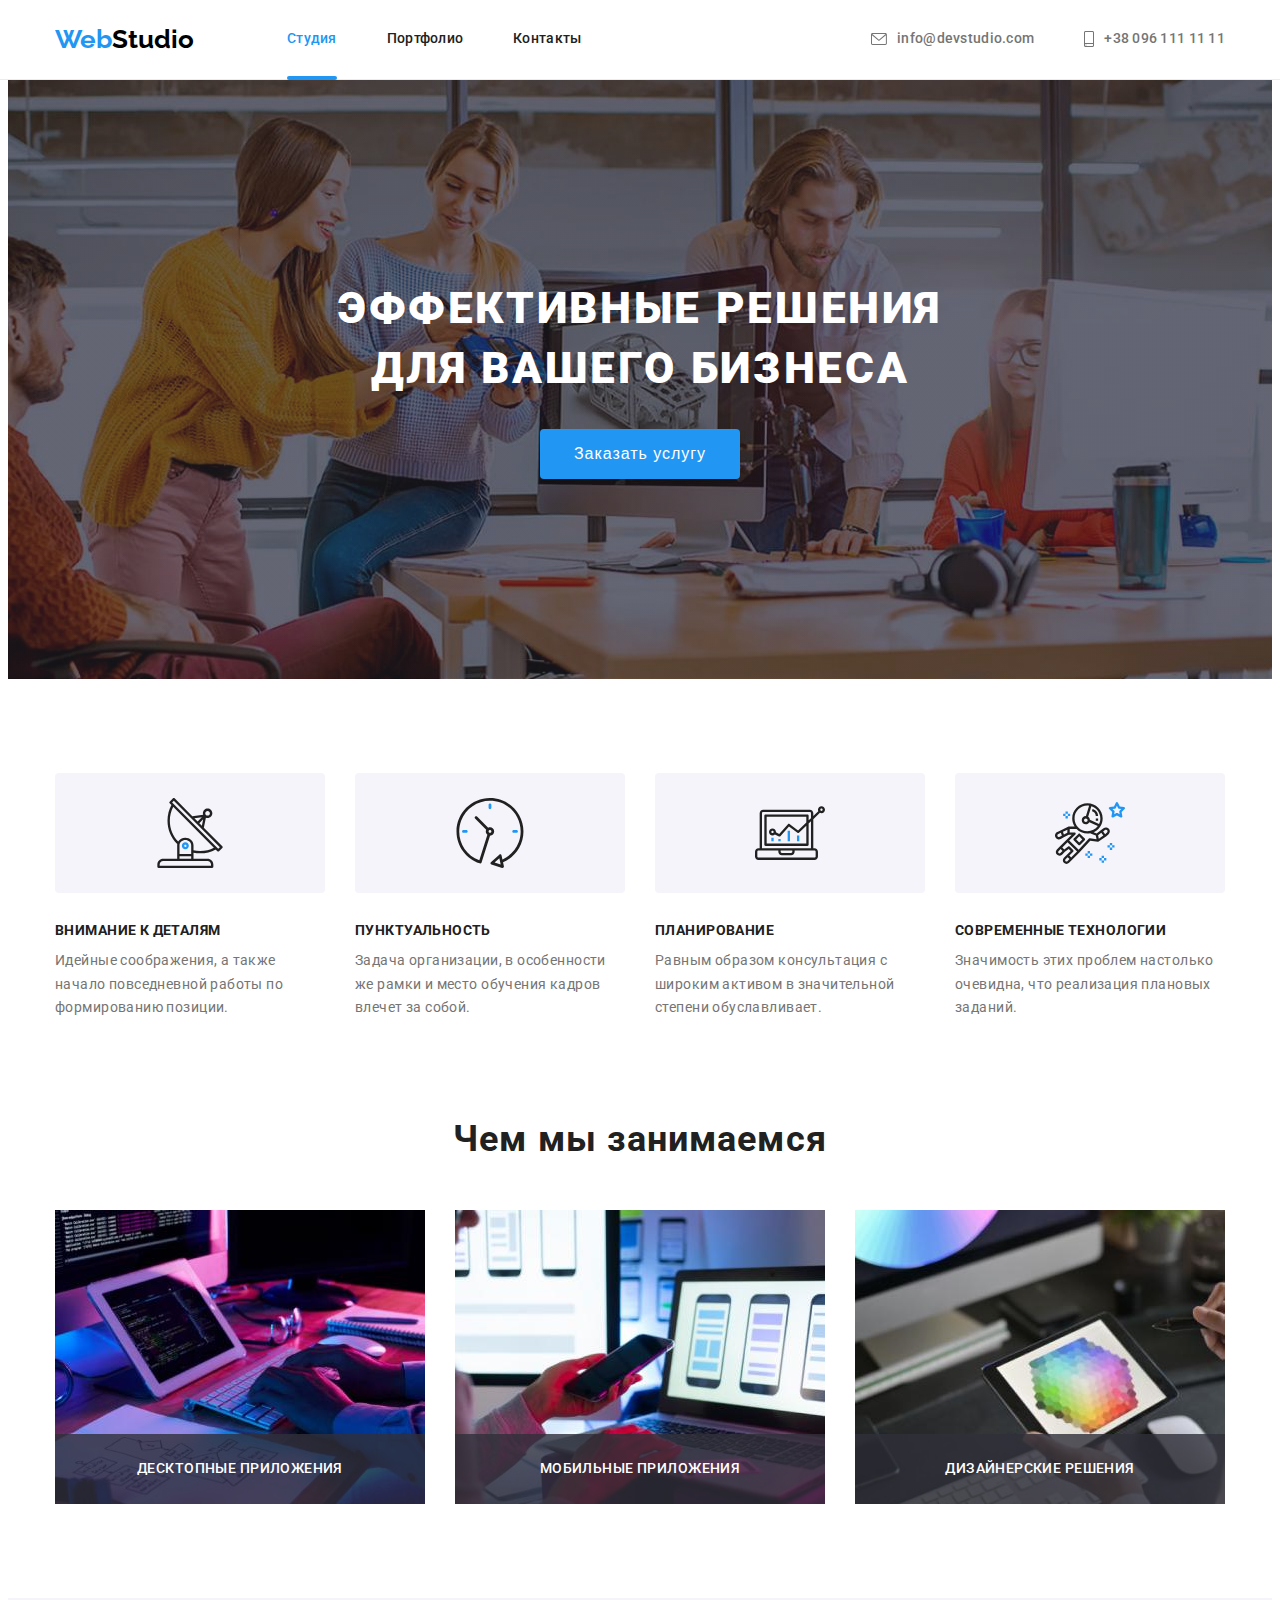
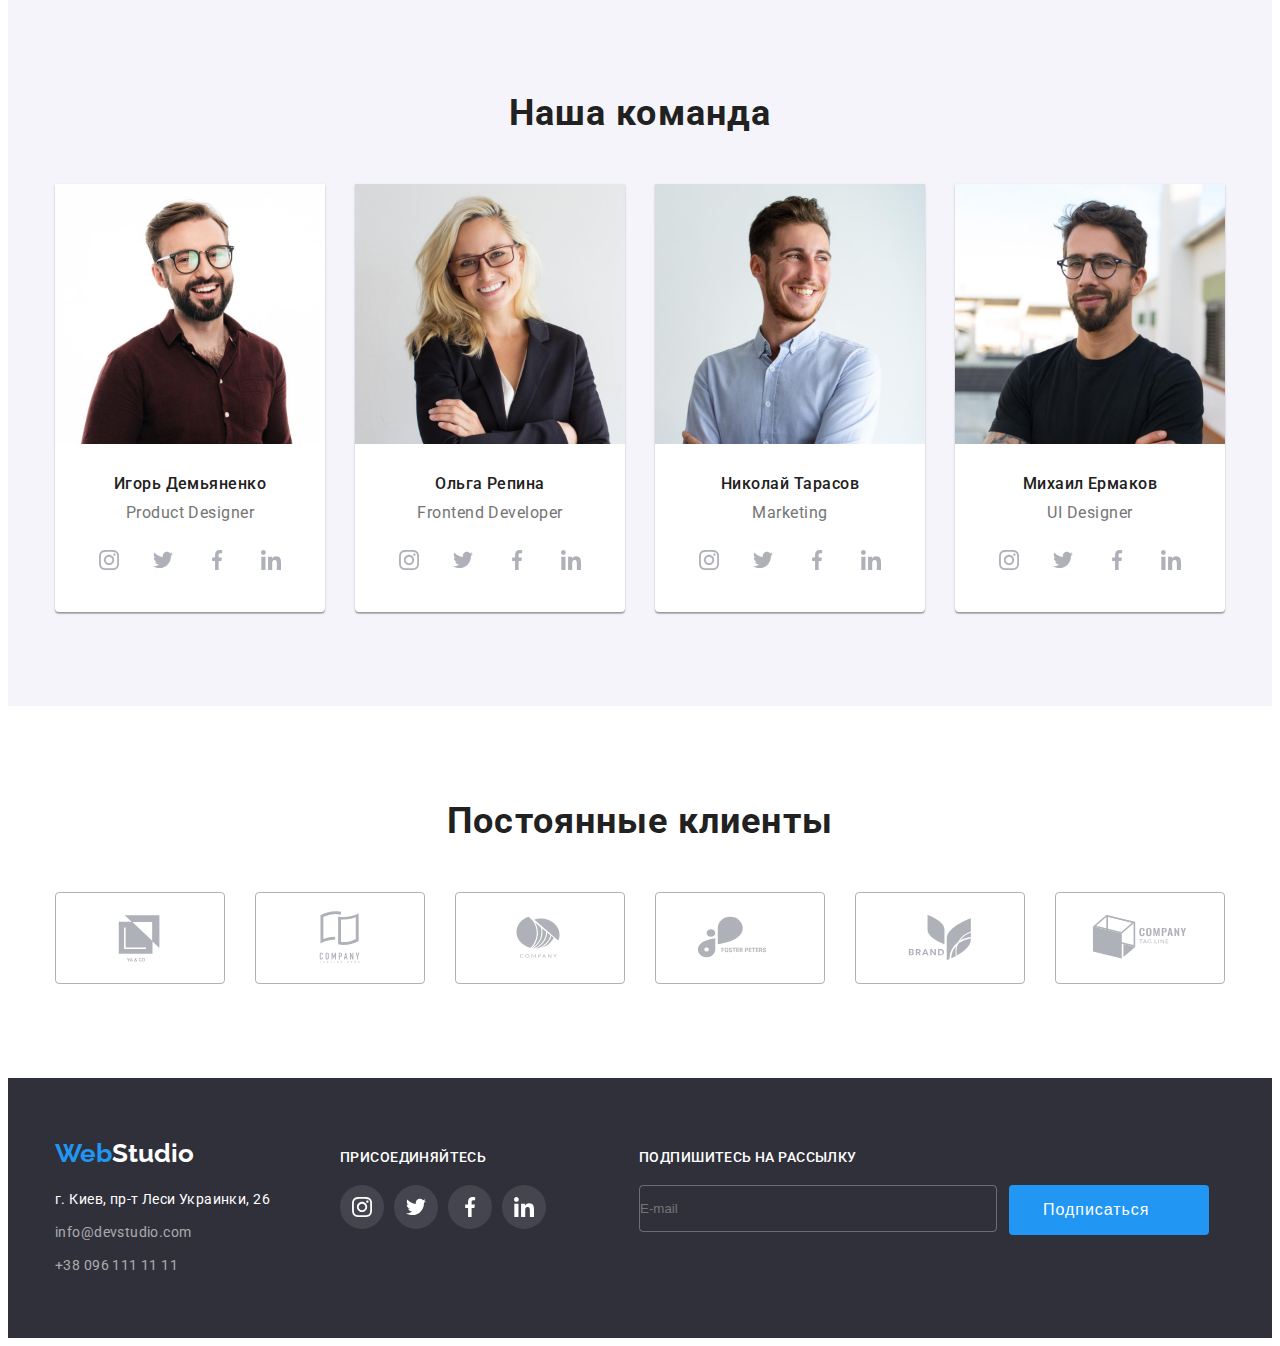
==== index.html @ 54cb57f0 "update" ====
<!DOCTYPE html>
<html lang="ru">
  <head>
    <link
      rel="stylesheet"
      href="https://cdnjs.cloudflare.com/ajax/libs/modern-normalize/1.1.0/modern-normalize.min.css"
      integrity="sha512-wpPYUAdjBVSE4KJnH1VR1HeZfpl1ub8YT/NKx4PuQ5NmX2tKuGu6U/JRp5y+Y8XG2tV+wKQpNHVUX03MfMFn9Q=="
      crossorigin="anonymous"
      referrerpolicy="no-referrer"
    />
    <meta charset="UTF-8" />
    <meta http-equiv="X-UA-Compatible" content="IE=edge" />
    <meta name="viewport" content="width=device-width, initial-scale=1.0" />
    <title>WebStudio</title>
    <link rel="preconnect" href="https://fonts.googleapis.com" />
    <link rel="preconnect" href="https://fonts.gstatic.com" crossorigin />
    <link
      href="https://fonts.googleapis.com/css2?family=Raleway:wght@700&family=Roboto:wght@400;500;700;900&display=swap"
      rel="stylesheet"
    />
    <link rel="stylesheet" href="./css/styles.css" />
  </head>
  <body>
    <!-- header -->
    <header class="header">
      <div class="container header-container">
        <nav class="header-nav">
          <a href="index.html" class="logo link"
            ><span class="web">Web</span
            ><span class="second-web">Studio</span></a
          >
          <ul class="menu-list list">
            <li class="menu-item">
              <a class="menu-link link current" href="index.html">Студия</a>
            </li>
            <li class="menu-item">
              <a class="menu-link link" href="portfolio.html">Портфолио</a>
            </li>
            <li class="menu-item">
              <a class="menu-link link" href="/contact">Контакты</a>
            </li>
          </ul>
        </nav>
        <div class="header-conect">
          <ul class="contacts list">
            <li class="menu-item">
              <a class="menu-link menu-link-color link header-mail" href="mailto:info@devstudio.com">
                      <svg class="address-icon header-mail" width="16px" height="12px">
                        <use href="./images/sprites.svg#icon-envelope"></use>
                      </svg>info@devstudio.com</a></li>
            <li class="menu-item">
              <a class="menu-link menu-link-color link header-tel" href="tel:+380961111111">
                <svg class="address-icon header-tel" width="10px" height="16px">
                        <use href="./images/sprites.svg#icon-smartphone"></use>
                      </svg>+38 096 111 11 11</a></li>
          </ul>
      </div>
    </header>
    <!-- end of header -->
    <main>
      <!-- section 1 -->
      <section class="hero-top">
        <div class="container">
          <h1 class="hero-title hero-after-title">
            Эффективные решения для вашего бизнеса
          </h1>
          <button class="btn hero-button pointer" type="button" data-modal-open>
            Заказать услугу
          </button>
        </div>
      </section>
      <!-- section 2 -->
      <section class="section-two">
        <div class="container section-two-cantainer">
          <ul class="section-two-list list ">
            <li class="section-two-item icon-antena section-two-bg">
              <div class="section-icons">
                <svg class="antena-icon" width="70px" height="70px">
                        <use href="./images/sprites.svg#icon-antenna"></use>
                      </svg>
                </div>
              <h3 class="text-name">Внимание к деталям</h3>
              <p class="text-item">
                Идейные соображения, а также начало повседневной работы по
                формированию позиции.
              </p>
            </li>
            <li class="section-two-item section-two-bg">
              <div class="section-icons">
                <svg class="antena-icon" width="70px" height="70px">
                        <use href="./images/sprites.svg#icon-clock"></use>
                      </svg>
                </div>
              <h3 class="text-name">Пунктуальность</h3>
              <p class="text-item">
                Задача организации, в особенности же рамки и место обучения
                кадров влечет за собой.
              </p>
            </li>
            <li class="section-two-item section-two-bg">
              <div class="section-icons">
                <svg class="antena-icon" width="70px" height="70px">
                        <use href="./images/sprites.svg#icon-diagram"></use>
                      </svg>
                </div>
              <h3 class="text-name">Планирование</h3>
              <p class="text-item">
                Равным образом консультация с широким активом в значительной
                степени обуславливает.
              </p>
            </li>
            <li class="section-two-item section-two-bg">
              <div class="section-icons">
                <svg class="antena-icon" width="70px" height="70px">
                        <use href="./images/sprites.svg#icon-astronaut"></use>
                      </svg>
                </div>
              <h3 class="text-name">Современные технологии</h3>
              <p class="text-item">
                Значимость этих проблем настолько очевидна, что реализация
                плановых заданий.
              </p>
            </li>
          </ul>
        </div>
      </section>
      <!-- section 3 -->
      <section class="section-three">
        <div class="container section-three-container">
          <h2 class="section-three-title">Чем мы занимаемся</h2>
          <ul class="section-three-list list">
            <li class="section-three-item">
              <div class="works-title-section">
                <p class="works-title-text">Десктопные приложения</p>
              <img
                class="section-three-img"
                src="./images/box_1.jpg"
                width="370"
                alt="печатает на клавиатуре"
              />
              </div>
            </li>
            <li class="section-three-item">
              <div class="works-title-section">
                <p class="works-title-text">Мобильные приложения</p>
              <img
                class="section-three-img"
                src="./images/box_2.jpg"
                width="370"
                alt="пульт в руках"
              />
              </div>
            </li>
            <li class="section-three-item">
              <div class="works-title-section">
                <p class="works-title-text">Дизайнерские решения</p>
              <img
                class="section-three-img"
                src="./images/box_3.jpg"
                width="370"
                alt="планшет"
              />
              </div>
            </li>
          </ul>
        </div>
      </section>
      <!-- section 4 -->
      <section class="team">
        <div class="container">
          <h2 class="team-title">Наша команда</h2>
          <ul class="team-list list">
            <li class="team-item">
              <img
                class="team-img"
                src="./images/team_card_1.jpg"
                width="270"
                alt="Игорь Демьяненко"
              />
              <div class="team-after-item">
                <h2 class="team-name">Игорь Демьяненко</h2>
                <p class="team-prof" lang="en">Product Designer</p>
                <ul class="team-social list social-list">
                  <li class="social-item">
                    <a href="" class="social-link">
                      <svg class="social-icon" width="20px" height="20px">
                        <use href="./images/sprites.svg#icon-instagram"></use>
                      </svg>
                    </a>
                  </li>
                  <li class="social-item">
                    <a href="" class="social-link">
                      <svg class="social-icon" width="20px" height="20px">
                        <use href="./images/sprites.svg#icon-twitter"></use>
                      </svg>
                    </a>
                  </li>
                  <li class="social-item">
                    <a href="" class="social-link">
                      <svg class="social-icon" width="20px" height="20px">
                        <use href="./images/sprites.svg#icon-facebook"></use>
                      </svg>
                    </a>
                  </li>
                  <li class="social-item">
                    <a href="" class="social-link">
                      <svg class="social-icon" width="20px" height="20px">
                        <use href="./images/sprites.svg#icon-linkedin"></use>
                      </svg>
                    </a>
                  </li>
                </ul>
              </div>
            </li>
            <li class="team-item">
              <img
                class="team-img"
                src="./images/team_card_2.jpg"
                width="270"
                alt="Ольга Репина"
              />
              <div class="team-after-item">
                <h2 class="team-name">Ольга Репина</h2>
                <p class="team-prof" lang="en">Frontend Developer</p>
                <ul class="team-social list social-list">
                  <li class="social-item">
                    <a href="" class="social-link">
                      <svg class="social-icon" width="20px" height="20px">
                        <use href="./images/sprites.svg#icon-instagram"></use>
                      </svg>
                    </a>
                  </li>
                  <li class="social-item">
                    <a href="" class="social-link">
                      <svg class="social-icon" width="20px" height="20px">
                        <use href="./images/sprites.svg#icon-twitter"></use>
                      </svg>
                    </a>
                  </li>
                  <li class="social-item">
                    <a href="" class="social-link">
                      <svg class="social-icon" width="20px" height="20px">
                        <use href="./images/sprites.svg#icon-facebook"></use>
                      </svg>
                    </a>
                  </li>
                  <li class="social-item">
                    <a href="" class="social-link">
                      <svg class="social-icon" width="20px" height="20px">
                        <use href="./images/sprites.svg#icon-linkedin"></use>
                      </svg>
                    </a>
                  </li>
                </ul>
              </div>
            </li>
            <li class="team-item">
              <img
                class="team-img"
                src="./images/team_card_3.jpg"
                width="270"
                alt="Николай Тарасов"
              />
              <div class="team-after-item">
                <h2 class="team-name">Николай Тарасов</h2>
                <p class="team-prof" lang="en">Marketing</p>
                <ul class="team-social list social-list">
                  <li class="social-item">
                    <a href="" class="social-link">
                      <svg class="social-icon" width="20px" height="20px">
                        <use href="./images/sprites.svg#icon-instagram"></use>
                      </svg>
                    </a>
                  </li>
                  <li class="social-item">
                    <a href="" class="social-link">
                      <svg class="social-icon" width="20px" height="20px">
                        <use href="./images/sprites.svg#icon-twitter"></use>
                      </svg>
                    </a>
                  </li>
                  <li class="social-item">
                    <a href="" class="social-link">
                      <svg class="social-icon" width="20px" height="20px">
                        <use href="./images/sprites.svg#icon-facebook"></use>
                      </svg>
                    </a>
                  </li>
                  <li class="social-item">
                    <a href="" class="social-link">
                      <svg class="social-icon" width="20px" height="20px">
                        <use href="./images/sprites.svg#icon-linkedin"></use>
                      </svg>
                    </a>
                  </li>
                </ul>
              </div>
            </li>
            <li class="team-item">
              <img
                class="team-img"
                src="./images/team_card_4.jpg"
                width="270"
                alt="Михаил Ермаков"
              />
              <div class="team-after-item">
                <h2 class="team-name">Михаил Ермаков</h2>
                <p class="team-prof" lang="en">UI Designer</p>
                <ul class="team-social list social-list">
                  <li class="social-item">
                    <a href="" class="social-link">
                      <svg class="social-icon" width="20px" height="20px">
                        <use href="./images/sprites.svg#icon-instagram"></use>
                      </svg>
                    </a>
                  </li>
                  <li class="social-item">
                    <a href="" class="social-link">
                      <svg class="social-icon" width="20px" height="20px">
                        <use href="./images/sprites.svg#icon-twitter"></use>
                      </svg>
                    </a>
                  </li>
                  <li class="social-item">
                    <a href="" class="social-link">
                      <svg class="social-icon" width="20px" height="20px">
                        <use href="./images/sprites.svg#icon-facebook"></use>
                      </svg>
                    </a>
                  </li>
                  <li class="social-item">
                    <a href="" class="social-link">
                      <svg class="social-icon" width="20px" height="20px">
                        <use href="./images/sprites.svg#icon-linkedin"></use>
                      </svg>
                    </a>
                  </li>
                </ul>
              </div>
            </li>
          </ul>
        </div>
      </section>
      <!-- section 5 -->
      <section class="clients">
        <div class="container clients-container">
          <h2 class="team-title">Постоянные клиенты</h2>
          <ul class="clients-list list clients-after-list">
            <li class="clients-item clients-after-items">
              <a href="" class="clients-link">
                      <svg class="clients-icon" width="106px" height="60px">
                        <use href="./images/sprites.svg#icon-logo1"></use>
                      </svg>
                    </a>
            </li>
            <li class="clients-item clients-after-items">
              <a href="" class="clients-link">
                      <svg class="clients-icon" width="106px" height="60px">
                        <use href="./images/sprites.svg#icon-logo2"></use>
                      </svg>
                    </a>
            </li>
            <li class="clients-item clients-after-items">
              <a href="" class="clients-link">
                      <svg class="clients-icon" width="106px" height="60px">
                        <use href="./images/sprites.svg#icon-logo3"></use>
                      </svg>
                    </a>
            </li>
            <li class="clients-item clients-after-items">
              <a href="" class="clients-link">
                      <svg class="clients-icon" width="106px" height="60px">
                        <use href="./images/sprites.svg#icon-logo4"></use>
                      </svg>
                    </a>
            </li>
            <li class="clients-item clients-after-items">
              <a href="" class="clients-link">
                      <svg class="clients-icon" width="106px" height="60px">
                        <use href="./images/sprites.svg#icon-logo5"></use>
                      </svg>
                    </a>
            </li>
            <li class="clients-item clients-after-items">
              <a href="" class="clients-link">
                      <svg class="clients-icon" width="106px" height="60px">
                        <use href="./images/sprites.svg#icon-logo6"></use>
                      </svg>
                    </a>
            </li>
          </ul>
        </div>
      </section>
    </main>
    <!-- footer -->
    <footer class="footer">
      <div class="container footer-container">
        <div class="footer-left">
          <a href="index.html" class="footer-logo link"
            ><span class="web">Web</span
            ><span class="third-web">Studio</span></a
          >
          <address class="footer-address">
            <ul class="footer-list list">
              <li class="footer-item">
                <a class="footer-link link" href="/"
                  >г. Киев, пр-т Леси Украинки, 26</a
                >
              </li>
              <li class="footer-item">
                <a
                  class="footer-second-link link"
                  href="mailto:info@devstudio.com"
                  >info@devstudio.com</a
                >
              </li>
              <li class="footer-item">
                <a class="footer-second-link link" href="tel:+380961111111"
                  >+38 096 111 11 11</a
                >
              </li>
            </ul>
          </address>
        </div>
        <div class="fotter-right">
          <h3 class="join">Присоединяйтесь</h3>
          <ul class="join-list list">
            <li class="join-item">
              <a href="" class="join-link">
                <svg class="join-icon" width="20px" height="20px">
                  <use href="./images/sprites.svg#icon-instagram"></use>
                </svg>
              </a>
            </li>
            <li class="join-item">
              <a href="" class="join-link">
                <svg class="join-icon" width="20px" height="20px">
                  <use href="./images/sprites.svg#icon-twitter"></use>
                </svg>
              </a>
            </li>
            <li class="join-item">
              <a href="" class="join-link">
                <svg class="join-icon" width="20px" height="20px">
                  <use href="./images/sprites.svg#icon-facebook"></use>
                </svg>
              </a>
            </li>
            <li class="join-item">
              <a href="" class="join-link">
                <svg class="join-icon" width="20px" height="20px">
                  <use href="./images/sprites.svg#icon-linkedin"></use>
                </svg>
              </a>
            </li>
          </ul>
        </div>
        <div class="subscribe-footer">
          <h2 class="subscribe-title">Подпишитесь на рассылку</h2>
          <div class="subscribe-footer-section">
            <form class="subscribe-form" name="e-mail">
              <div>
                <lable class="subscribe-lable" for="e-mail">
                  <input class="subscribe-input" type="e-mail" name="e-mail" placeholder="E-mail">
                </lable>
              </div>
            </form>
            <button type="button" class="subscribe-button">Подписаться</button>
          </div>
        </div>
      </div>
    </footer>
    <div class="backdrop is-hidden" data-modal>
      <div class="modal">
        <button type="button" class="modal-btn" data-modal-close>
          <svg class="modal-close-icon" width="18px" height="18px">
                  <use href="./images/sprites.svg#icon-close"></use>
                </svg>
        </button>
      </div>
    </div>
    <script src="./js/modal.js"></script>
  </body>
</html>
---- css/styles.css ----
:root {
  --header-color: #ffffff;
  --primary-text-color: #212121;
  --second-text-color: #757575;
  --accent-color: #2196f3;
  --third-color: #000000;
  --button-color: #f5f4fa;
}

* {
  box-sizing: border-box;
}

p,
h1,
h2,
h3,
h4,
h5,
h6 {
  margin: 0;
}

ul {
  margin: 0;
  padding: 0;
}

img {
  display: block;
}
body {
  font-family: 'Roboto', sans-serif;
}

.container {
  width: 1200px;
  padding-left: 15px;
  padding-right: 15px;
  margin: 0 auto;
}

.list {
  list-style: none;
}

.link {
  text-decoration: none;
}

.web {
  color: var(--accent-color);
}

.second-web {
  color: var(--third-color);
}
.third-web {
  color: var(--header-color);
}

.pointer {
  cursor: pointer;
}

/* ---------------- header ---------------- */

.header {
  padding-top: 24px;
  padding-bottom: 25px;
  border-bottom: 1px solid #ececec;
  background-color: #ffffff;
  position: fixed;
  width: 100%;
  left: 0;
  top: 0;
  z-index: 3;
}

.logo {
  font-family: 'Raleway', sans-serif;
  font-size: 26px;
  font-weight: 700;
  display: flex;
  margin-right: 93px;
}
.footer-logo {
  font-family: 'Raleway', sans-serif;
  font-size: 26px;
  font-weight: 700;
  display: flex;
}

.menu-list {
  display: flex;
}

.menu-item:not(:last-child) {
  margin-right: 50px;
}

.menu-link {
  font-style: normal;
  font-weight: 500;
  font-size: 14px;
  line-height: 1.14;
  letter-spacing: 0.02em;
  color: var(--primary-text-color);
  display: flex;
  align-items: center;
  justify-content: center;
  position: relative;
}

.menu-link.current::after {
  content: '';
  width: 100%;
  height: 4px;
  background-color: var(--accent-color);
  border-radius: 2px;
  position: absolute;
  left: 0;
  bottom: -33px;
  cursor: default;
}

.header-container {
  display: flex;
  align-items: center;
}
.header-conect {
  margin-left: auto;
  align-items: center;
}

.header-nav {
  display: flex;
  align-items: center;
}
.contacts {
  display: flex;
}

.menu-link {
  transition-property: color;
  transition-duration: 250ms;
  transition-timing-function: cubic-bezier(0.4, 0, 0.2, 1);
}

.menu-link-color {
  color: var(--second-text-color);
  transition-property: color;
  transition-duration: 250ms;
  transition-timing-function: cubic-bezier(0.4, 0, 0.2, 1);
}

.menu-link:hover,
.menu-link:focus {
  color: var(--accent-color);
}

.menu-link.current {
  color: var(--accent-color);
  transition-property: color;
  transition-duration: 250ms;
  transition-timing-function: cubic-bezier(0.4, 0, 0.2, 1);
}

.header-mail,
.header-tel {
  transition-property: color;
  transition-duration: 250ms;
  transition-timing-function: cubic-bezier(0.4, 0, 0.2, 1);
}

.address-icon {
  margin-right: 10px;
  fill: var(--second-text-color);
  transition-property: fill;
  transition-duration: 250ms;
  transition-timing-function: cubic-bezier(0.4, 0, 0.2, 1);
}

.header-mail:hover,
.header-mail:focus,
.header-tel:hover,
.header-tel:focus {
  color: var(--accent-color);
}
.header-mail:hover .address-icon,
.header-mail:focus .address-icon,
.header-tel:hover .address-icon,
.header-tel:focus .address-icon {
  fill: var(--accent-color);
}

/* ---------------- hero ---------------- */
.hero-top {
  background-color: #c4c4c4;
  padding-top: 200px;
  padding-bottom: 200px;
  max-width: 1600px;
  background-image: linear-gradient(
      rgba(47, 48, 58, 0.4),
      rgba(47, 48, 58, 0.4)
    ),
    url(../images/hover_img_browzer_jpg.jpg);
  background-repeat: no-repeat;
  background-size: cover;
  background-position: center;
  margin: 0 auto;
  margin-top: 79px;
}

.hero-title {
  font-style: normal;
  font-weight: 900;
  font-size: 44px;
  line-height: 1.36;
  letter-spacing: 0.06em;
  text-transform: uppercase;
  color: var(--header-color);
}

.hero-button {
  display: block;
  margin: 0 auto;
}

.hero-after-title {
  margin-left: auto;
  margin-right: auto;
  width: 696px;
  text-align: center;
  padding-bottom: 30px;
}

.btn {
  font-style: normal;
  font-weight: 500;
  font-size: 16px;
  line-height: 1.87;
  letter-spacing: 0.06em;
  color: var(--header-color);
  background-color: var(--accent-color);
  border-radius: 4px;
  width: 200px;
  height: 50px;
  border: 1px, var(--accent-color);
  transition: color 250ms cubic-bezier(0.4, 0, 0.2, 1),
    background-color 250ms cubic-bezier(0.4, 0, 0.2, 1);
  box-shadow: 0px 4px 4px rgba(0, 0, 0, 0.15);
}

.btn:hover {
  background-color: #188ce8;
}

/* ---------------- section 2 ---------------- */
.section-two {
  padding-top: 94px;
}

.section-two-list {
  display: flex;
  height: 251px;
}

.section-two-item {
  width: 270px;
  height: 101px;
}
.section-two-item:not(:last-child) {
  margin-right: 30px;
}

.text-name {
  font-size: 14px;
  line-height: 1.14;
  letter-spacing: 0.03em;
  text-transform: uppercase;
  color: var(--primary-text-color);
}

.text-item {
  font-size: 14px;
  line-height: 1.71;
  letter-spacing: 0.03em;
  color: var(--second-text-color);
  margin-top: 10px;
}

.section-icons {
  width: 270px;
  height: 120px;
  background-color: #f5f4fa;
  border-radius: 4px;
  display: block;
  margin-bottom: 30px;
  display: flex;
  justify-content: center;
  align-items: center;
}

/* ---------------- section 3 ---------------- */
.section-three {
  padding-top: 94px;
  padding-bottom: 94px;
}

.section-three-title {
  font-style: normal;
  font-weight: 700;
  font-size: 36px;
  line-height: 1.17;
  text-align: center;
  letter-spacing: 0.03em;
  color: var(--primary-text-color);
  margin-bottom: 50px;
}

.section-three-list {
  display: flex;
}
.section-three-item:not(:last-child) {
  margin-right: 30px;
}

.works-title-section {
  background-color: rgba(47, 48, 58, 0.8);
  position: relative;
}

.works-title-text {
  font-weight: 500;
  font-size: 14px;
  line-height: 1.14;
  text-align: center;
  letter-spacing: 0.03em;
  text-transform: uppercase;
  background: rgba(47, 48, 58, 0.8);
  color: #ffffff;
  bottom: 0;
  left: 0;
  padding-top: 27px;
  padding-bottom: 27px;
  position: absolute;
  width: 100%;
  display: flex;
  justify-content: center;
  align-items: center;
}

/* ---------------- section 4 ---------------- */

.team {
  background-color: #f5f4fa;
  padding-top: 94px;
  padding-bottom: 94px;
}

.team-title {
  font-weight: 700;
  font-size: 36px;
  line-height: 1.17;
  text-align: center;
  letter-spacing: 0.03em;
  color: var(--primary-text-color);
  margin-bottom: 50px;
}

.team-list {
  display: flex;
  margin-right: -30px;
}

.team-item {
  flex-basis: calc(100% / 4 - 30px);
  margin-right: 30px;
  box-shadow: 0px 1px 3px rgba(0, 0, 0, 0.12), 0px 1px 1px rgba(0, 0, 0, 0.14),
    0px 2px 1px rgba(0, 0, 0, 0.2);
  border-radius: 0px 0px 4px 4px;
  background: #ffffff;
}

.team-name {
  font-weight: 500;
  font-size: 16px;
  line-height: 1.19;
  letter-spacing: 0.03em;
  text-align: center;
  color: var(--primary-text-color);
  padding-bottom: 10px;
}
.team-after-item {
  padding-bottom: 30px;
  padding-top: 30px;
}
.team-prof {
  font-size: 16px;
  line-height: 1.19;
  letter-spacing: 0.03em;
  text-align: center;
  color: var(--second-text-color);
  margin-bottom: 16px;
}

.social-list {
  display: flex;
  justify-content: center;
}

.social-item {
  width: 44px;
  height: 44px;
  margin-right: 10px;
}
.social-item:last-child {
  margin-right: 0;
}

.social-link {
  width: 100%;
  height: 100%;
  display: flex;
  align-items: center;
  justify-content: center;
  border-radius: 50%;
  transition: fill 250ms cubic-bezier(0.4, 0, 0.2, 1),
    background-color 250ms cubic-bezier(0.4, 0, 0.2, 1);
}

.social-link:hover,
.social-link:focus {
  background-color: var(--accent-color);
}

.social-link:hover .social-icon,
.social-link:focus .social-icon {
  fill: #ffffff;
}

.social-icon {
  fill: #afb1b8;
  fill: #afb1b8;
  transition: fill 250ms cubic-bezier(0.4, 0, 0.2, 1);
}

/* ---------------- section 5 ---------------- */

.clients {
  padding-top: 94px;
  padding-bottom: 94px;
}

.clients-list {
  display: flex;
}
.clients-item:not(:last-child) {
  margin-right: 30px;
}
.clients-after-items {
  width: 170px;
  height: 92px;
  border: 1px solid #afb1b8;
  border-radius: 4px;
  background-position: center;
  background-size: 106px;
  background-repeat: no-repeat;
  transition-property: border-color;
  transition-duration: 250ms;
  transition-timing-function: cubic-bezier(0.4, 0, 0.2, 1);
}

.clients-after-items:hover,
.clients-after-items:focus {
  border-color: var(--accent-color);
}

.clients-link {
  width: 100%;
  height: 100%;
  display: flex;
  align-items: center;
  justify-content: center;
  fill: #afb1b8;
  transition-property: fill;
  transition-duration: 250ms;
  transition-timing-function: cubic-bezier(0.4, 0, 0.2, 1);
}

.clients-link:hover,
.clients-link:focus {
  fill: var(--accent-color);
}

/* ------------------ footer ------------------ */

.footer {
  background-color: #2f303a;
  padding-top: 60px;
  padding-bottom: 60px;
}
.footer-address {
  font-style: inherit;
}

.footer-logo {
  margin-bottom: 20px;
}

.footer-item:not(:last-child) {
  margin-bottom: 9px;
}
.footer-link {
  font-weight: normal;
  font-size: 14px;
  line-height: 1.71;
  letter-spacing: 0.03em;
  color: #ffffff;
}

.footer-second-link {
  font-weight: normal;
  font-size: 14px;
  line-height: 1.71;
  letter-spacing: 0.03em;
  color: rgba(255, 255, 255, 0.6);
  transition-property: color;
  transition-duration: 250ms;
  transition-timing-function: cubic-bezier(0.4, 0, 0.2, 1);
}

.footer-second-link:hover,
.footer-second-link:focus {
  color: var(--accent-color);
}

.join {
  font-style: normal;
  font-weight: 500;
  font-size: 14px;
  line-height: 16px;
  letter-spacing: 0.03em;
  text-transform: uppercase;
  color: #ffffff;
  margin-bottom: 20px;
}
.footer-container {
  display: flex;
  align-items: baseline;
}

.fotter-right {
  margin-left: 70px;
}

.join-list {
  display: flex;
  justify-content: center;
}

.join-item {
  width: 44px;
  height: 44px;
  margin-right: 10px;
}
.join-item:last-child {
  margin-right: 0;
}

.join-link:hover,
.join-link:focus {
  background-color: var(--accent-color);
  border-radius: 50%;
}

.join-icon {
  fill: #ffffff;
  transition-property: fill;
  transition-duration: 250ms;
  transition-timing-function: cubic-bezier(0.4, 0, 0.2, 1);
}

.join-link {
  width: 100%;
  height: 100%;
  display: flex;
  align-items: center;
  justify-content: center;
  background: rgba(255, 255, 255, 0.1);
  border-radius: 50%;
  transition-property: background-color;
  transition-duration: 250ms;
  transition-timing-function: cubic-bezier(0.4, 0, 0.2, 1);
}
/* ---------------- subscribe ---------------- */

.subscribe-footer {
  display: block;
  align-items: baseline;
  margin-left: 93px;
}

.subscribe-title {
  font-style: normal;
  font-weight: 500;
  font-size: 14px;
  line-height: 16px;
  letter-spacing: 0.03em;
  text-transform: uppercase;
  color: #ffffff;
  margin-bottom: 20px;
}

.subscribe-footer-section {
  display: flex;
}
.subscribe-form {
  margin-right: 12px;
}
.subscribe-input {
  padding: 15px 0 15px 0;
  width: 358px;
  border: 1px solid rgba(255, 255, 255, 0.3);
  border-radius: 4px;
  background-color: inherit;
  color: #ffffff;
}
.subscribe-button {
  display: flex;
  align-items: center;
  min-width: 200px;
  height: 50px;
  padding: 10px 32px;
  border-radius: 4px;
  border-color: transparent;

  font-size: 16px;
  line-height: 1.9;
  letter-spacing: 0.06em;
  color: #ffffff;
  background-color: var(--accent-color);
  cursor: pointer;
}
/* ---------------- portfolio ---------------- */

.projects {
  display: flex;
  padding-top: 174px;
  padding-bottom: 34px;
}
.button {
  font-weight: 500;
  font-size: 16px;
  line-height: 1.62;
  color: var(--primary-text-color);
  background-color: var(--accent-color);
  border-radius: 4px;
  border: 1px, var(--accent-color);
  padding-left: 22px;
  padding-right: 22px;
  padding-top: 6px;
  padding-bottom: 6px;
  transition: color 250ms cubic-bezier(0.4, 0, 0.2, 1),
    box-shadow 250ms cubic-bezier(0.4, 0, 0.2, 1),
    background-color 250ms cubic-bezier(0.4, 0, 0.2, 1);
}

.button:hover,
.button:focus {
  color: var(--header-color);
  background-color: var(--accent-color);
  box-shadow: 0px 3px 1px rgba(0, 0, 0, 0.1), 0px 1px 2px rgba(0, 0, 0, 0.08),
    0px 2px 2px rgba(0, 0, 0, 0.12);
  border-radius: 4px;
}
.button-light {
  background-color: var(--button-color);
}

.project-title {
  font-weight: 700;
  font-size: 18px;
  line-height: 2;
  letter-spacing: 0.06em;
  color: var(--primary-text-color);
}

.project-text {
  font-size: 16px;
  line-height: 1.88;
  letter-spacing: 0.03em;
  color: var(--second-text-color);
}

.project-buttons {
  display: flex;
  justify-content: center;
  margin-bottom: 50px;
}
.project-btn:not(:first-child) {
  margin-left: 8px;
}
.projects-list {
  display: flex;
  flex-wrap: wrap;
  margin-left: -30px;
  padding-bottom: 94px;
  margin-bottom: -30px;
}

.projects-items {
  flex-basis: calc((100% - 3 * 30px) / 9);
  margin-left: 30px;
  margin-bottom: 30px;
  transition: box-shadow 250ms cubic-bezier(0.4, 0, 0.2, 1);
}
.projects-items:hover,
.projects-items:focus {
  box-shadow: 0px 1px 1px rgba(0, 0, 0, 0.12), 0px 4px 4px rgba(0, 0, 0, 0.06),
    1px 4px 6px rgba(0, 0, 0, 0.16);
}

.projects-items-description {
  padding-top: 20px;
  padding-left: 24px;
  padding-bottom: 20px;
  border-bottom: 1px solid #ececec;
  border-right: 1px solid #ececec;
  border-left: 1px solid #ececec;
}

.box {
  position: relative;
  width: 370px;
  height: 294px;
  overflow: hidden;
}
.overlay {
  position: absolute;
  top: 0;
  left: 0;
  width: 100%;
  height: 100%;
  transform: translateY(100%);
  color: #ffffff;
  padding-top: 64px;
  padding-bottom: 63px;
  padding-left: 24px;
  padding-right: 24px;
  font-weight: 400;
  font-size: 18px;
  line-height: 28px;
  letter-spacing: 0.03em;
  transition: transform 250ms cubic-bezier(0.4, 0, 0.2, 1);
  background-color: rgba(33, 150, 243, 0.9);
}

.box:hover .overlay {
  transform: translateY(0);
}

/* ---------------- modal-window ---------------- */

.backdrop {
  width: 100vw;
  height: 100vh;
  background-color: rgba(0, 0, 0, 0.2);
  position: fixed;
  top: 0;
  transition: opacity 250ms cubic-bezier(0.4, 0, 0.2, 1),
    visibility 250ms cubic-bezier(0.4, 0, 0.2, 1);
}

.modal {
  position: absolute;
  width: 528px;
  height: 581px;
  background-color: #ffffff;
  box-shadow: 0px 1px 3px rgba(0, 0, 0, 0.12), 0px 1px 1px rgba(0, 0, 0, 0.14),
    0px 2px 1px rgba(0, 0, 0, 0.2);
  border-radius: 4px;
  top: 50%;
  left: 50%;
  transform: translate(-50%, -50%);
}

.modal-btn {
  border: 1px solid rgba(0, 0, 0, 0.1);
  background-color: transparent;
  width: 30px;
  height: 30px;
  border-radius: 50%;
  position: absolute;
  top: 10px;
  right: 10px;
  display: flex;
  align-items: center;
  justify-content: center;
}

.backdrop.is-hidden {
  visibility: hidden;
  opacity: 0;
  pointer-events: none;
}
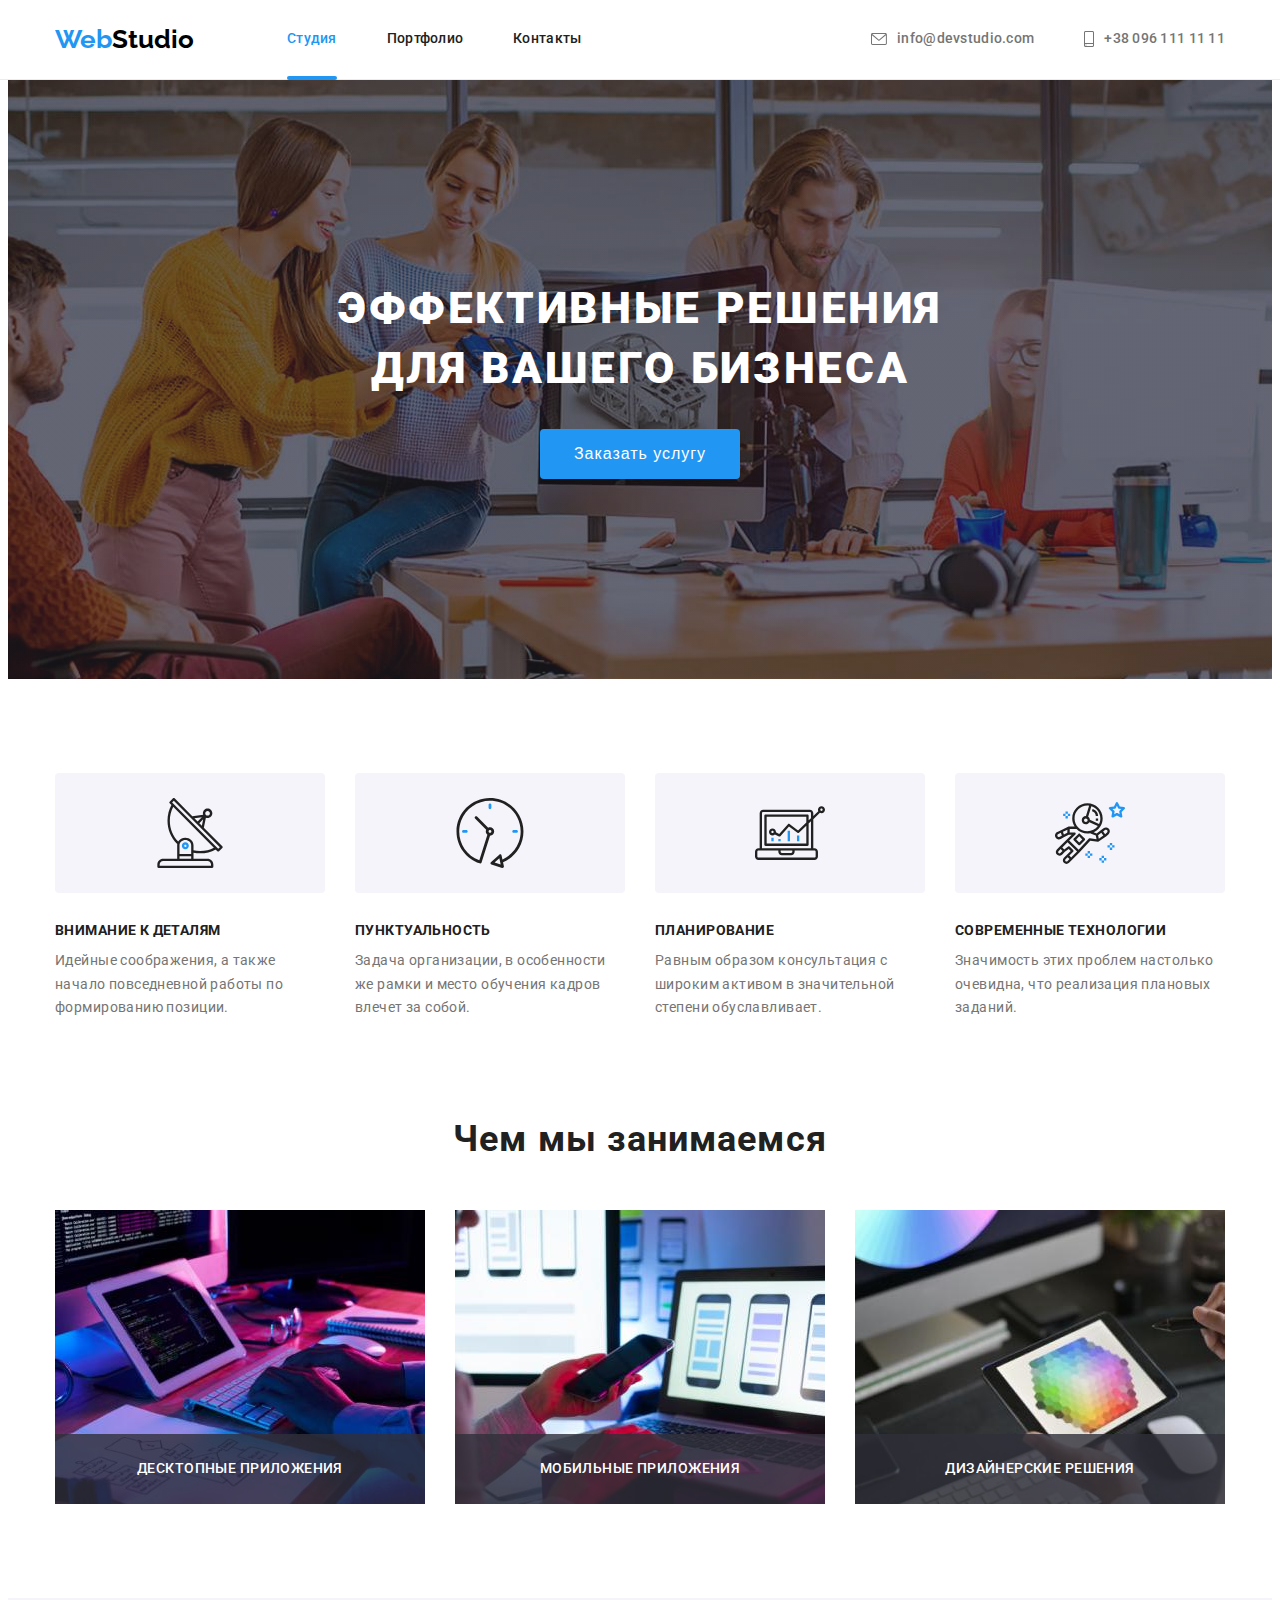
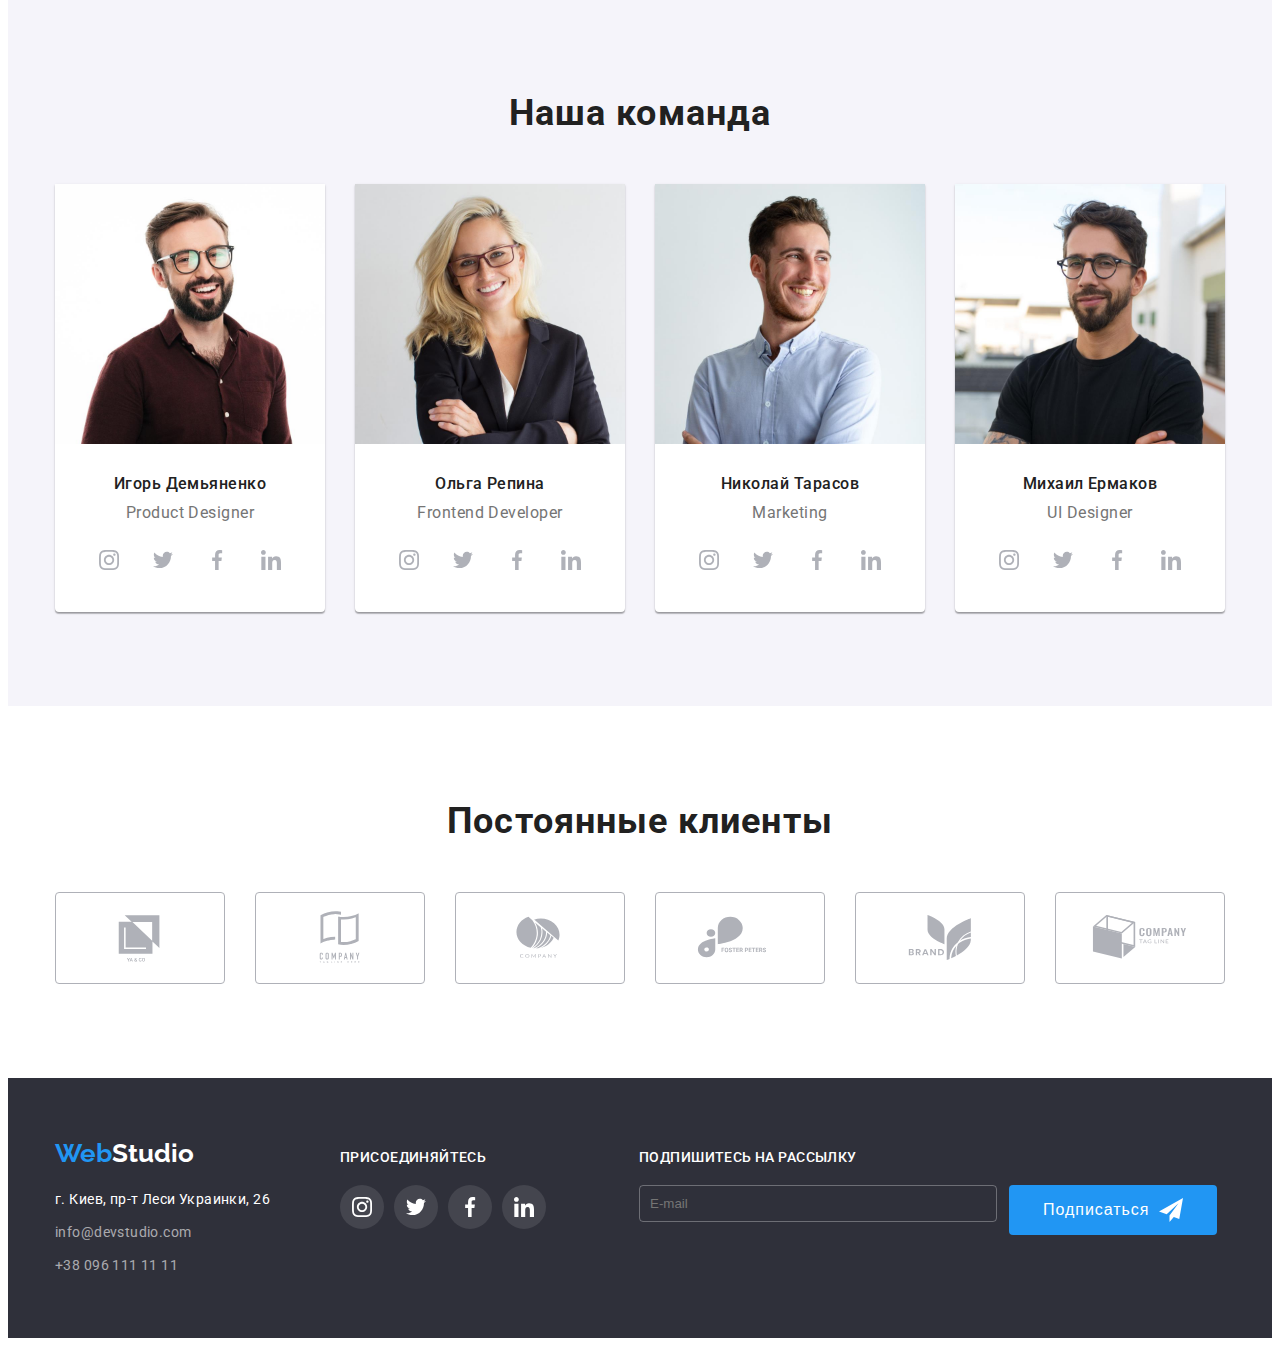
==== commit 488cd9e1: "update" ====
--- a/index.html
+++ b/index.html
@@ -465,7 +465,11 @@
                 </lable>
               </div>
             </form>
-            <button type="button" class="subscribe-button">Подписаться</button>
+            <button type="button" class="subscribe-button">Подписаться
+            <svg class="icon-send" width="24px" height="24px">
+                  <use href="./images/sprites.svg#icon-icon_send"></use>
+                </svg>
+                </button>
           </div>
         </div>
       </div>
@@ -477,6 +481,24 @@
                   <use href="./images/sprites.svg#icon-close"></use>
                 </svg>
         </button>
+        <form class="modal-form">
+          <p class="modal-form-head">Оставьте свои данные, мы вам перезвоним</p>
+          <label class="modal-form-field" for="">Имя
+            <input type="text" class="modal-form-input" name="user-name">
+          </label>
+
+           <label class="modal-form-field" for="">Телефон
+            <input type="text" class="modal-form-input" name="user-tel">
+          </label>
+
+           <label class="modal-form-field" for="">E-mail
+            <input type="text" class="modal-form-input" name="uder-e-mail">
+          </label>
+          <label class="modal-form-field">Комментарий
+            <textarea class="modal-form-message" name="user-massage"></textarea>
+          </label>
+          <button type="button" class="modal-form-btn">Отправить</button>
+        </form>
       </div>
     </div>
     <script src="./js/modal.js"></script>
--- a/css/styles.css
+++ b/css/styles.css
@@ -1,14 +1,14 @@
 :root {
-  --header-color: #ffffff;
-  --primary-text-color: #212121;
-  --second-text-color: #757575;
-  --accent-color: #2196f3;
-  --third-color: #000000;
-  --button-color: #f5f4fa;
+	--header-color: #ffffff;
+	--primary-text-color: #212121;
+	--second-text-color: #757575;
+	--accent-color: #2196f3;
+	--third-color: #000000;
+	--button-color: #f5f4fa;
 }
 
 * {
-  box-sizing: border-box;
+	box-sizing: border-box;
 }
 
 p,
@@ -18,790 +18,828 @@
 h4,
 h5,
 h6 {
-  margin: 0;
+	margin: 0;
 }
 
 ul {
-  margin: 0;
-  padding: 0;
+	margin: 0;
+	padding: 0;
 }
 
 img {
-  display: block;
+	display: block;
 }
 body {
-  font-family: 'Roboto', sans-serif;
+	font-family: "Roboto", sans-serif;
 }
 
 .container {
-  width: 1200px;
-  padding-left: 15px;
-  padding-right: 15px;
-  margin: 0 auto;
+	width: 1200px;
+	padding-left: 15px;
+	padding-right: 15px;
+	margin: 0 auto;
 }
 
 .list {
-  list-style: none;
+	list-style: none;
 }
 
 .link {
-  text-decoration: none;
+	text-decoration: none;
 }
 
 .web {
-  color: var(--accent-color);
+	color: var(--accent-color);
 }
 
 .second-web {
-  color: var(--third-color);
+	color: var(--third-color);
 }
 .third-web {
-  color: var(--header-color);
+	color: var(--header-color);
 }
 
 .pointer {
-  cursor: pointer;
+	cursor: pointer;
 }
 
 /* ---------------- header ---------------- */
 
 .header {
-  padding-top: 24px;
-  padding-bottom: 25px;
-  border-bottom: 1px solid #ececec;
-  background-color: #ffffff;
-  position: fixed;
-  width: 100%;
-  left: 0;
-  top: 0;
-  z-index: 3;
+	padding-top: 24px;
+	padding-bottom: 25px;
+	border-bottom: 1px solid #ececec;
+	background-color: #ffffff;
+	position: fixed;
+	width: 100%;
+	left: 0;
+	top: 0;
+	z-index: 3;
 }
 
 .logo {
-  font-family: 'Raleway', sans-serif;
-  font-size: 26px;
-  font-weight: 700;
-  display: flex;
-  margin-right: 93px;
+	font-family: "Raleway", sans-serif;
+	font-size: 26px;
+	font-weight: 700;
+	display: flex;
+	margin-right: 93px;
 }
 .footer-logo {
-  font-family: 'Raleway', sans-serif;
-  font-size: 26px;
-  font-weight: 700;
-  display: flex;
+	font-family: "Raleway", sans-serif;
+	font-size: 26px;
+	font-weight: 700;
+	display: flex;
 }
 
 .menu-list {
-  display: flex;
+	display: flex;
 }
 
 .menu-item:not(:last-child) {
-  margin-right: 50px;
+	margin-right: 50px;
 }
 
 .menu-link {
-  font-style: normal;
-  font-weight: 500;
-  font-size: 14px;
-  line-height: 1.14;
-  letter-spacing: 0.02em;
-  color: var(--primary-text-color);
-  display: flex;
-  align-items: center;
-  justify-content: center;
-  position: relative;
+	font-style: normal;
+	font-weight: 500;
+	font-size: 14px;
+	line-height: 1.14;
+	letter-spacing: 0.02em;
+	color: var(--primary-text-color);
+	display: flex;
+	align-items: center;
+	justify-content: center;
+	position: relative;
 }
 
 .menu-link.current::after {
-  content: '';
-  width: 100%;
-  height: 4px;
-  background-color: var(--accent-color);
-  border-radius: 2px;
-  position: absolute;
-  left: 0;
-  bottom: -33px;
-  cursor: default;
+	content: "";
+	width: 100%;
+	height: 4px;
+	background-color: var(--accent-color);
+	border-radius: 2px;
+	position: absolute;
+	left: 0;
+	bottom: -33px;
+	cursor: default;
 }
 
 .header-container {
-  display: flex;
-  align-items: center;
+	display: flex;
+	align-items: center;
 }
 .header-conect {
-  margin-left: auto;
-  align-items: center;
+	margin-left: auto;
+	align-items: center;
 }
 
 .header-nav {
-  display: flex;
-  align-items: center;
+	display: flex;
+	align-items: center;
 }
 .contacts {
-  display: flex;
+	display: flex;
 }
 
 .menu-link {
-  transition-property: color;
-  transition-duration: 250ms;
-  transition-timing-function: cubic-bezier(0.4, 0, 0.2, 1);
+	transition-property: color;
+	transition-duration: 250ms;
+	transition-timing-function: cubic-bezier(0.4, 0, 0.2, 1);
 }
 
 .menu-link-color {
-  color: var(--second-text-color);
-  transition-property: color;
-  transition-duration: 250ms;
-  transition-timing-function: cubic-bezier(0.4, 0, 0.2, 1);
+	color: var(--second-text-color);
+	transition-property: color;
+	transition-duration: 250ms;
+	transition-timing-function: cubic-bezier(0.4, 0, 0.2, 1);
 }
 
 .menu-link:hover,
 .menu-link:focus {
-  color: var(--accent-color);
+	color: var(--accent-color);
 }
 
 .menu-link.current {
-  color: var(--accent-color);
-  transition-property: color;
-  transition-duration: 250ms;
-  transition-timing-function: cubic-bezier(0.4, 0, 0.2, 1);
+	color: var(--accent-color);
+	transition-property: color;
+	transition-duration: 250ms;
+	transition-timing-function: cubic-bezier(0.4, 0, 0.2, 1);
 }
 
 .header-mail,
 .header-tel {
-  transition-property: color;
-  transition-duration: 250ms;
-  transition-timing-function: cubic-bezier(0.4, 0, 0.2, 1);
+	transition-property: color;
+	transition-duration: 250ms;
+	transition-timing-function: cubic-bezier(0.4, 0, 0.2, 1);
 }
 
 .address-icon {
-  margin-right: 10px;
-  fill: var(--second-text-color);
-  transition-property: fill;
-  transition-duration: 250ms;
-  transition-timing-function: cubic-bezier(0.4, 0, 0.2, 1);
+	margin-right: 10px;
+	fill: var(--second-text-color);
+	transition-property: fill;
+	transition-duration: 250ms;
+	transition-timing-function: cubic-bezier(0.4, 0, 0.2, 1);
 }
 
 .header-mail:hover,
 .header-mail:focus,
 .header-tel:hover,
 .header-tel:focus {
-  color: var(--accent-color);
+	color: var(--accent-color);
 }
 .header-mail:hover .address-icon,
 .header-mail:focus .address-icon,
 .header-tel:hover .address-icon,
 .header-tel:focus .address-icon {
-  fill: var(--accent-color);
+	fill: var(--accent-color);
 }
 
 /* ---------------- hero ---------------- */
 .hero-top {
-  background-color: #c4c4c4;
-  padding-top: 200px;
-  padding-bottom: 200px;
-  max-width: 1600px;
-  background-image: linear-gradient(
-      rgba(47, 48, 58, 0.4),
-      rgba(47, 48, 58, 0.4)
-    ),
-    url(../images/hover_img_browzer_jpg.jpg);
-  background-repeat: no-repeat;
-  background-size: cover;
-  background-position: center;
-  margin: 0 auto;
-  margin-top: 79px;
+	background-color: #c4c4c4;
+	padding-top: 200px;
+	padding-bottom: 200px;
+	max-width: 1600px;
+	background-image: linear-gradient(rgba(47, 48, 58, 0.4), rgba(47, 48, 58, 0.4)),
+		url(../images/hover_img_browzer_jpg.jpg);
+	background-repeat: no-repeat;
+	background-size: cover;
+	background-position: center;
+	margin: 0 auto;
+	margin-top: 79px;
 }
 
 .hero-title {
-  font-style: normal;
-  font-weight: 900;
-  font-size: 44px;
-  line-height: 1.36;
-  letter-spacing: 0.06em;
-  text-transform: uppercase;
-  color: var(--header-color);
+	font-style: normal;
+	font-weight: 900;
+	font-size: 44px;
+	line-height: 1.36;
+	letter-spacing: 0.06em;
+	text-transform: uppercase;
+	color: var(--header-color);
 }
 
 .hero-button {
-  display: block;
-  margin: 0 auto;
+	display: block;
+	margin: 0 auto;
 }
 
 .hero-after-title {
-  margin-left: auto;
-  margin-right: auto;
-  width: 696px;
-  text-align: center;
-  padding-bottom: 30px;
+	margin-left: auto;
+	margin-right: auto;
+	width: 696px;
+	text-align: center;
+	padding-bottom: 30px;
 }
 
 .btn {
-  font-style: normal;
-  font-weight: 500;
-  font-size: 16px;
-  line-height: 1.87;
-  letter-spacing: 0.06em;
-  color: var(--header-color);
-  background-color: var(--accent-color);
-  border-radius: 4px;
-  width: 200px;
-  height: 50px;
-  border: 1px, var(--accent-color);
-  transition: color 250ms cubic-bezier(0.4, 0, 0.2, 1),
-    background-color 250ms cubic-bezier(0.4, 0, 0.2, 1);
-  box-shadow: 0px 4px 4px rgba(0, 0, 0, 0.15);
+	font-style: normal;
+	font-weight: 500;
+	font-size: 16px;
+	line-height: 1.87;
+	letter-spacing: 0.06em;
+	color: var(--header-color);
+	background-color: var(--accent-color);
+	border-radius: 4px;
+	width: 200px;
+	height: 50px;
+	border: 1px, var(--accent-color);
+	transition: color 250ms cubic-bezier(0.4, 0, 0.2, 1), background-color 250ms cubic-bezier(0.4, 0, 0.2, 1);
+	box-shadow: 0px 4px 4px rgba(0, 0, 0, 0.15);
 }
 
 .btn:hover {
-  background-color: #188ce8;
+	background-color: #188ce8;
 }
 
 /* ---------------- section 2 ---------------- */
 .section-two {
-  padding-top: 94px;
+	padding-top: 94px;
 }
 
 .section-two-list {
-  display: flex;
-  height: 251px;
+	display: flex;
+	height: 251px;
 }
 
 .section-two-item {
-  width: 270px;
-  height: 101px;
+	width: 270px;
+	height: 101px;
 }
 .section-two-item:not(:last-child) {
-  margin-right: 30px;
+	margin-right: 30px;
 }
 
 .text-name {
-  font-size: 14px;
-  line-height: 1.14;
-  letter-spacing: 0.03em;
-  text-transform: uppercase;
-  color: var(--primary-text-color);
+	font-size: 14px;
+	line-height: 1.14;
+	letter-spacing: 0.03em;
+	text-transform: uppercase;
+	color: var(--primary-text-color);
 }
 
 .text-item {
-  font-size: 14px;
-  line-height: 1.71;
-  letter-spacing: 0.03em;
-  color: var(--second-text-color);
-  margin-top: 10px;
+	font-size: 14px;
+	line-height: 1.71;
+	letter-spacing: 0.03em;
+	color: var(--second-text-color);
+	margin-top: 10px;
 }
 
 .section-icons {
-  width: 270px;
-  height: 120px;
-  background-color: #f5f4fa;
-  border-radius: 4px;
-  display: block;
-  margin-bottom: 30px;
-  display: flex;
-  justify-content: center;
-  align-items: center;
+	width: 270px;
+	height: 120px;
+	background-color: #f5f4fa;
+	border-radius: 4px;
+	display: block;
+	margin-bottom: 30px;
+	display: flex;
+	justify-content: center;
+	align-items: center;
 }
 
 /* ---------------- section 3 ---------------- */
 .section-three {
-  padding-top: 94px;
-  padding-bottom: 94px;
+	padding-top: 94px;
+	padding-bottom: 94px;
 }
 
 .section-three-title {
-  font-style: normal;
-  font-weight: 700;
-  font-size: 36px;
-  line-height: 1.17;
-  text-align: center;
-  letter-spacing: 0.03em;
-  color: var(--primary-text-color);
-  margin-bottom: 50px;
+	font-style: normal;
+	font-weight: 700;
+	font-size: 36px;
+	line-height: 1.17;
+	text-align: center;
+	letter-spacing: 0.03em;
+	color: var(--primary-text-color);
+	margin-bottom: 50px;
 }
 
 .section-three-list {
-  display: flex;
+	display: flex;
 }
 .section-three-item:not(:last-child) {
-  margin-right: 30px;
+	margin-right: 30px;
 }
 
 .works-title-section {
-  background-color: rgba(47, 48, 58, 0.8);
-  position: relative;
+	background-color: rgba(47, 48, 58, 0.8);
+	position: relative;
 }
 
 .works-title-text {
-  font-weight: 500;
-  font-size: 14px;
-  line-height: 1.14;
-  text-align: center;
-  letter-spacing: 0.03em;
-  text-transform: uppercase;
-  background: rgba(47, 48, 58, 0.8);
-  color: #ffffff;
-  bottom: 0;
-  left: 0;
-  padding-top: 27px;
-  padding-bottom: 27px;
-  position: absolute;
-  width: 100%;
-  display: flex;
-  justify-content: center;
-  align-items: center;
+	font-weight: 500;
+	font-size: 14px;
+	line-height: 1.14;
+	text-align: center;
+	letter-spacing: 0.03em;
+	text-transform: uppercase;
+	background: rgba(47, 48, 58, 0.8);
+	color: #ffffff;
+	bottom: 0;
+	left: 0;
+	padding-top: 27px;
+	padding-bottom: 27px;
+	position: absolute;
+	width: 100%;
+	display: flex;
+	justify-content: center;
+	align-items: center;
 }
 
 /* ---------------- section 4 ---------------- */
 
 .team {
-  background-color: #f5f4fa;
-  padding-top: 94px;
-  padding-bottom: 94px;
+	background-color: #f5f4fa;
+	padding-top: 94px;
+	padding-bottom: 94px;
 }
 
 .team-title {
-  font-weight: 700;
-  font-size: 36px;
-  line-height: 1.17;
-  text-align: center;
-  letter-spacing: 0.03em;
-  color: var(--primary-text-color);
-  margin-bottom: 50px;
+	font-weight: 700;
+	font-size: 36px;
+	line-height: 1.17;
+	text-align: center;
+	letter-spacing: 0.03em;
+	color: var(--primary-text-color);
+	margin-bottom: 50px;
 }
 
 .team-list {
-  display: flex;
-  margin-right: -30px;
+	display: flex;
+	margin-right: -30px;
 }
 
 .team-item {
-  flex-basis: calc(100% / 4 - 30px);
-  margin-right: 30px;
-  box-shadow: 0px 1px 3px rgba(0, 0, 0, 0.12), 0px 1px 1px rgba(0, 0, 0, 0.14),
-    0px 2px 1px rgba(0, 0, 0, 0.2);
-  border-radius: 0px 0px 4px 4px;
-  background: #ffffff;
+	flex-basis: calc(100% / 4 - 30px);
+	margin-right: 30px;
+	box-shadow: 0px 1px 3px rgba(0, 0, 0, 0.12), 0px 1px 1px rgba(0, 0, 0, 0.14), 0px 2px 1px rgba(0, 0, 0, 0.2);
+	border-radius: 0px 0px 4px 4px;
+	background: #ffffff;
 }
 
 .team-name {
-  font-weight: 500;
-  font-size: 16px;
-  line-height: 1.19;
-  letter-spacing: 0.03em;
-  text-align: center;
-  color: var(--primary-text-color);
-  padding-bottom: 10px;
+	font-weight: 500;
+	font-size: 16px;
+	line-height: 1.19;
+	letter-spacing: 0.03em;
+	text-align: center;
+	color: var(--primary-text-color);
+	padding-bottom: 10px;
 }
 .team-after-item {
-  padding-bottom: 30px;
-  padding-top: 30px;
+	padding-bottom: 30px;
+	padding-top: 30px;
 }
 .team-prof {
-  font-size: 16px;
-  line-height: 1.19;
-  letter-spacing: 0.03em;
-  text-align: center;
-  color: var(--second-text-color);
-  margin-bottom: 16px;
+	font-size: 16px;
+	line-height: 1.19;
+	letter-spacing: 0.03em;
+	text-align: center;
+	color: var(--second-text-color);
+	margin-bottom: 16px;
 }
 
 .social-list {
-  display: flex;
-  justify-content: center;
+	display: flex;
+	justify-content: center;
 }
 
 .social-item {
-  width: 44px;
-  height: 44px;
-  margin-right: 10px;
+	width: 44px;
+	height: 44px;
+	margin-right: 10px;
 }
 .social-item:last-child {
-  margin-right: 0;
+	margin-right: 0;
 }
 
 .social-link {
-  width: 100%;
-  height: 100%;
-  display: flex;
-  align-items: center;
-  justify-content: center;
-  border-radius: 50%;
-  transition: fill 250ms cubic-bezier(0.4, 0, 0.2, 1),
-    background-color 250ms cubic-bezier(0.4, 0, 0.2, 1);
+	width: 100%;
+	height: 100%;
+	display: flex;
+	align-items: center;
+	justify-content: center;
+	border-radius: 50%;
+	transition: fill 250ms cubic-bezier(0.4, 0, 0.2, 1), background-color 250ms cubic-bezier(0.4, 0, 0.2, 1);
 }
 
 .social-link:hover,
 .social-link:focus {
-  background-color: var(--accent-color);
+	background-color: var(--accent-color);
 }
 
 .social-link:hover .social-icon,
 .social-link:focus .social-icon {
-  fill: #ffffff;
+	fill: #ffffff;
 }
 
 .social-icon {
-  fill: #afb1b8;
-  fill: #afb1b8;
-  transition: fill 250ms cubic-bezier(0.4, 0, 0.2, 1);
+	fill: #afb1b8;
+	fill: #afb1b8;
+	transition: fill 250ms cubic-bezier(0.4, 0, 0.2, 1);
 }
 
 /* ---------------- section 5 ---------------- */
 
 .clients {
-  padding-top: 94px;
-  padding-bottom: 94px;
+	padding-top: 94px;
+	padding-bottom: 94px;
 }
 
 .clients-list {
-  display: flex;
+	display: flex;
 }
 .clients-item:not(:last-child) {
-  margin-right: 30px;
+	margin-right: 30px;
 }
 .clients-after-items {
-  width: 170px;
-  height: 92px;
-  border: 1px solid #afb1b8;
-  border-radius: 4px;
-  background-position: center;
-  background-size: 106px;
-  background-repeat: no-repeat;
-  transition-property: border-color;
-  transition-duration: 250ms;
-  transition-timing-function: cubic-bezier(0.4, 0, 0.2, 1);
+	width: 170px;
+	height: 92px;
+	border: 1px solid #afb1b8;
+	border-radius: 4px;
+	background-position: center;
+	background-size: 106px;
+	background-repeat: no-repeat;
+	transition-property: border-color;
+	transition-duration: 250ms;
+	transition-timing-function: cubic-bezier(0.4, 0, 0.2, 1);
 }
 
 .clients-after-items:hover,
 .clients-after-items:focus {
-  border-color: var(--accent-color);
+	border-color: var(--accent-color);
 }
 
 .clients-link {
-  width: 100%;
-  height: 100%;
-  display: flex;
-  align-items: center;
-  justify-content: center;
-  fill: #afb1b8;
-  transition-property: fill;
-  transition-duration: 250ms;
-  transition-timing-function: cubic-bezier(0.4, 0, 0.2, 1);
+	width: 100%;
+	height: 100%;
+	display: flex;
+	align-items: center;
+	justify-content: center;
+	fill: #afb1b8;
+	transition-property: fill;
+	transition-duration: 250ms;
+	transition-timing-function: cubic-bezier(0.4, 0, 0.2, 1);
 }
 
 .clients-link:hover,
 .clients-link:focus {
-  fill: var(--accent-color);
+	fill: var(--accent-color);
 }
 
 /* ------------------ footer ------------------ */
 
 .footer {
-  background-color: #2f303a;
-  padding-top: 60px;
-  padding-bottom: 60px;
+	background-color: #2f303a;
+	padding-top: 60px;
+	padding-bottom: 60px;
 }
 .footer-address {
-  font-style: inherit;
+	font-style: inherit;
 }
 
 .footer-logo {
-  margin-bottom: 20px;
+	margin-bottom: 20px;
 }
 
 .footer-item:not(:last-child) {
-  margin-bottom: 9px;
+	margin-bottom: 9px;
 }
 .footer-link {
-  font-weight: normal;
-  font-size: 14px;
-  line-height: 1.71;
-  letter-spacing: 0.03em;
-  color: #ffffff;
+	font-weight: normal;
+	font-size: 14px;
+	line-height: 1.71;
+	letter-spacing: 0.03em;
+	color: #ffffff;
 }
 
 .footer-second-link {
-  font-weight: normal;
-  font-size: 14px;
-  line-height: 1.71;
-  letter-spacing: 0.03em;
-  color: rgba(255, 255, 255, 0.6);
-  transition-property: color;
-  transition-duration: 250ms;
-  transition-timing-function: cubic-bezier(0.4, 0, 0.2, 1);
+	font-weight: normal;
+	font-size: 14px;
+	line-height: 1.71;
+	letter-spacing: 0.03em;
+	color: rgba(255, 255, 255, 0.6);
+	transition-property: color;
+	transition-duration: 250ms;
+	transition-timing-function: cubic-bezier(0.4, 0, 0.2, 1);
 }
 
 .footer-second-link:hover,
 .footer-second-link:focus {
-  color: var(--accent-color);
+	color: var(--accent-color);
 }
 
 .join {
-  font-style: normal;
-  font-weight: 500;
-  font-size: 14px;
-  line-height: 16px;
-  letter-spacing: 0.03em;
-  text-transform: uppercase;
-  color: #ffffff;
-  margin-bottom: 20px;
+	font-style: normal;
+	font-weight: 500;
+	font-size: 14px;
+	line-height: 16px;
+	letter-spacing: 0.03em;
+	text-transform: uppercase;
+	color: #ffffff;
+	margin-bottom: 20px;
 }
 .footer-container {
-  display: flex;
-  align-items: baseline;
+	display: flex;
+	align-items: baseline;
 }
 
 .fotter-right {
-  margin-left: 70px;
+	margin-left: 70px;
 }
 
 .join-list {
-  display: flex;
-  justify-content: center;
+	display: flex;
+	justify-content: center;
 }
 
 .join-item {
-  width: 44px;
-  height: 44px;
-  margin-right: 10px;
+	width: 44px;
+	height: 44px;
+	margin-right: 10px;
 }
 .join-item:last-child {
-  margin-right: 0;
+	margin-right: 0;
 }
 
 .join-link:hover,
 .join-link:focus {
-  background-color: var(--accent-color);
-  border-radius: 50%;
+	background-color: var(--accent-color);
+	border-radius: 50%;
 }
 
 .join-icon {
-  fill: #ffffff;
-  transition-property: fill;
-  transition-duration: 250ms;
-  transition-timing-function: cubic-bezier(0.4, 0, 0.2, 1);
+	fill: #ffffff;
+	transition-property: fill;
+	transition-duration: 250ms;
+	transition-timing-function: cubic-bezier(0.4, 0, 0.2, 1);
 }
 
 .join-link {
-  width: 100%;
-  height: 100%;
-  display: flex;
-  align-items: center;
-  justify-content: center;
-  background: rgba(255, 255, 255, 0.1);
-  border-radius: 50%;
-  transition-property: background-color;
-  transition-duration: 250ms;
-  transition-timing-function: cubic-bezier(0.4, 0, 0.2, 1);
+	width: 100%;
+	height: 100%;
+	display: flex;
+	align-items: center;
+	justify-content: center;
+	background: rgba(255, 255, 255, 0.1);
+	border-radius: 50%;
+	transition-property: background-color;
+	transition-duration: 250ms;
+	transition-timing-function: cubic-bezier(0.4, 0, 0.2, 1);
 }
 /* ---------------- subscribe ---------------- */
 
 .subscribe-footer {
-  display: block;
-  align-items: baseline;
-  margin-left: 93px;
+	display: block;
+	align-items: baseline;
+	margin-left: 93px;
 }
 
 .subscribe-title {
-  font-style: normal;
-  font-weight: 500;
-  font-size: 14px;
-  line-height: 16px;
-  letter-spacing: 0.03em;
-  text-transform: uppercase;
-  color: #ffffff;
-  margin-bottom: 20px;
+	font-style: normal;
+	font-weight: 500;
+	font-size: 14px;
+	line-height: 16px;
+	letter-spacing: 0.03em;
+	text-transform: uppercase;
+	color: #ffffff;
+	margin-bottom: 20px;
 }
 
 .subscribe-footer-section {
-  display: flex;
+	display: flex;
 }
 .subscribe-form {
-  margin-right: 12px;
+	margin-right: 12px;
 }
 .subscribe-input {
-  padding: 15px 0 15px 0;
-  width: 358px;
-  border: 1px solid rgba(255, 255, 255, 0.3);
-  border-radius: 4px;
-  background-color: inherit;
-  color: #ffffff;
+	padding: 10px;
+	width: 100%;
+	width: 358px;
+	border: 1px solid rgba(255, 255, 255, 0.3);
+	border-radius: 4px;
+	background-color: inherit;
+	color: #ffffff;
 }
 .subscribe-button {
-  display: flex;
-  align-items: center;
-  min-width: 200px;
-  height: 50px;
-  padding: 10px 32px;
-  border-radius: 4px;
-  border-color: transparent;
-
-  font-size: 16px;
-  line-height: 1.9;
-  letter-spacing: 0.06em;
-  color: #ffffff;
-  background-color: var(--accent-color);
-  cursor: pointer;
-}
+	display: flex;
+	align-items: center;
+	min-width: 200px;
+	height: 50px;
+	padding: 10px 32px;
+	border-radius: 4px;
+	border-color: transparent;
+
+	font-size: 16px;
+	line-height: 1.9;
+	letter-spacing: 0.06em;
+	color: #ffffff;
+	background-color: var(--accent-color);
+	cursor: pointer;
+}
+
+.icon-send {
+	margin-left: 10px;
+}
+
 /* ---------------- portfolio ---------------- */
 
 .projects {
-  display: flex;
-  padding-top: 174px;
-  padding-bottom: 34px;
+	display: flex;
+	padding-top: 174px;
+	padding-bottom: 34px;
 }
 .button {
-  font-weight: 500;
-  font-size: 16px;
-  line-height: 1.62;
-  color: var(--primary-text-color);
-  background-color: var(--accent-color);
-  border-radius: 4px;
-  border: 1px, var(--accent-color);
-  padding-left: 22px;
-  padding-right: 22px;
-  padding-top: 6px;
-  padding-bottom: 6px;
-  transition: color 250ms cubic-bezier(0.4, 0, 0.2, 1),
-    box-shadow 250ms cubic-bezier(0.4, 0, 0.2, 1),
-    background-color 250ms cubic-bezier(0.4, 0, 0.2, 1);
+	font-weight: 500;
+	font-size: 16px;
+	line-height: 1.62;
+	color: var(--primary-text-color);
+	background-color: var(--accent-color);
+	border-radius: 4px;
+	border: 1px, var(--accent-color);
+	padding-left: 22px;
+	padding-right: 22px;
+	padding-top: 6px;
+	padding-bottom: 6px;
+	transition: color 250ms cubic-bezier(0.4, 0, 0.2, 1), box-shadow 250ms cubic-bezier(0.4, 0, 0.2, 1),
+		background-color 250ms cubic-bezier(0.4, 0, 0.2, 1);
 }
 
 .button:hover,
 .button:focus {
-  color: var(--header-color);
-  background-color: var(--accent-color);
-  box-shadow: 0px 3px 1px rgba(0, 0, 0, 0.1), 0px 1px 2px rgba(0, 0, 0, 0.08),
-    0px 2px 2px rgba(0, 0, 0, 0.12);
-  border-radius: 4px;
+	color: var(--header-color);
+	background-color: var(--accent-color);
+	box-shadow: 0px 3px 1px rgba(0, 0, 0, 0.1), 0px 1px 2px rgba(0, 0, 0, 0.08), 0px 2px 2px rgba(0, 0, 0, 0.12);
+	border-radius: 4px;
 }
 .button-light {
-  background-color: var(--button-color);
+	background-color: var(--button-color);
 }
 
 .project-title {
-  font-weight: 700;
-  font-size: 18px;
-  line-height: 2;
-  letter-spacing: 0.06em;
-  color: var(--primary-text-color);
+	font-weight: 700;
+	font-size: 18px;
+	line-height: 2;
+	letter-spacing: 0.06em;
+	color: var(--primary-text-color);
 }
 
 .project-text {
-  font-size: 16px;
-  line-height: 1.88;
-  letter-spacing: 0.03em;
-  color: var(--second-text-color);
+	font-size: 16px;
+	line-height: 1.88;
+	letter-spacing: 0.03em;
+	color: var(--second-text-color);
 }
 
 .project-buttons {
-  display: flex;
-  justify-content: center;
-  margin-bottom: 50px;
+	display: flex;
+	justify-content: center;
+	margin-bottom: 50px;
 }
 .project-btn:not(:first-child) {
-  margin-left: 8px;
+	margin-left: 8px;
 }
 .projects-list {
-  display: flex;
-  flex-wrap: wrap;
-  margin-left: -30px;
-  padding-bottom: 94px;
-  margin-bottom: -30px;
+	display: flex;
+	flex-wrap: wrap;
+	margin-left: -30px;
+	padding-bottom: 94px;
+	margin-bottom: -30px;
 }
 
 .projects-items {
-  flex-basis: calc((100% - 3 * 30px) / 9);
-  margin-left: 30px;
-  margin-bottom: 30px;
-  transition: box-shadow 250ms cubic-bezier(0.4, 0, 0.2, 1);
+	flex-basis: calc((100% - 3 * 30px) / 9);
+	margin-left: 30px;
+	margin-bottom: 30px;
+	transition: box-shadow 250ms cubic-bezier(0.4, 0, 0.2, 1);
 }
 .projects-items:hover,
 .projects-items:focus {
-  box-shadow: 0px 1px 1px rgba(0, 0, 0, 0.12), 0px 4px 4px rgba(0, 0, 0, 0.06),
-    1px 4px 6px rgba(0, 0, 0, 0.16);
+	box-shadow: 0px 1px 1px rgba(0, 0, 0, 0.12), 0px 4px 4px rgba(0, 0, 0, 0.06), 1px 4px 6px rgba(0, 0, 0, 0.16);
 }
 
 .projects-items-description {
-  padding-top: 20px;
-  padding-left: 24px;
-  padding-bottom: 20px;
-  border-bottom: 1px solid #ececec;
-  border-right: 1px solid #ececec;
-  border-left: 1px solid #ececec;
+	padding-top: 20px;
+	padding-left: 24px;
+	padding-bottom: 20px;
+	border-bottom: 1px solid #ececec;
+	border-right: 1px solid #ececec;
+	border-left: 1px solid #ececec;
 }
 
 .box {
-  position: relative;
-  width: 370px;
-  height: 294px;
-  overflow: hidden;
+	position: relative;
+	width: 370px;
+	height: 294px;
+	overflow: hidden;
 }
 .overlay {
-  position: absolute;
-  top: 0;
-  left: 0;
-  width: 100%;
-  height: 100%;
-  transform: translateY(100%);
-  color: #ffffff;
-  padding-top: 64px;
-  padding-bottom: 63px;
-  padding-left: 24px;
-  padding-right: 24px;
-  font-weight: 400;
-  font-size: 18px;
-  line-height: 28px;
-  letter-spacing: 0.03em;
-  transition: transform 250ms cubic-bezier(0.4, 0, 0.2, 1);
-  background-color: rgba(33, 150, 243, 0.9);
+	position: absolute;
+	top: 0;
+	left: 0;
+	width: 100%;
+	height: 100%;
+	transform: translateY(100%);
+	color: #ffffff;
+	padding-top: 64px;
+	padding-bottom: 63px;
+	padding-left: 24px;
+	padding-right: 24px;
+	font-weight: 400;
+	font-size: 18px;
+	line-height: 28px;
+	letter-spacing: 0.03em;
+	transition: transform 250ms cubic-bezier(0.4, 0, 0.2, 1);
+	background-color: rgba(33, 150, 243, 0.9);
 }
 
 .box:hover .overlay {
-  transform: translateY(0);
+	transform: translateY(0);
 }
 
 /* ---------------- modal-window ---------------- */
 
 .backdrop {
-  width: 100vw;
-  height: 100vh;
-  background-color: rgba(0, 0, 0, 0.2);
-  position: fixed;
-  top: 0;
-  transition: opacity 250ms cubic-bezier(0.4, 0, 0.2, 1),
-    visibility 250ms cubic-bezier(0.4, 0, 0.2, 1);
+	width: 100vw;
+	height: 100vh;
+	background-color: rgba(0, 0, 0, 0.2);
+	position: fixed;
+	top: 0;
+	transition: opacity 250ms cubic-bezier(0.4, 0, 0.2, 1), visibility 250ms cubic-bezier(0.4, 0, 0.2, 1);
 }
 
 .modal {
-  position: absolute;
-  width: 528px;
-  height: 581px;
-  background-color: #ffffff;
-  box-shadow: 0px 1px 3px rgba(0, 0, 0, 0.12), 0px 1px 1px rgba(0, 0, 0, 0.14),
-    0px 2px 1px rgba(0, 0, 0, 0.2);
-  border-radius: 4px;
-  top: 50%;
-  left: 50%;
-  transform: translate(-50%, -50%);
+	position: absolute;
+	width: 528px;
+	height: 581px;
+	background-color: #ffffff;
+	box-shadow: 0px 1px 3px rgba(0, 0, 0, 0.12), 0px 1px 1px rgba(0, 0, 0, 0.14), 0px 2px 1px rgba(0, 0, 0, 0.2);
+	border-radius: 4px;
+	top: 50%;
+	left: 50%;
+	transform: translate(-50%, -50%);
+	padding: 40px;
+}
+
+.modal-close-icon {
+	fill: currentColor;
 }
 
 .modal-btn {
-  border: 1px solid rgba(0, 0, 0, 0.1);
-  background-color: transparent;
-  width: 30px;
-  height: 30px;
-  border-radius: 50%;
-  position: absolute;
-  top: 10px;
-  right: 10px;
-  display: flex;
-  align-items: center;
-  justify-content: center;
+	border: 1px solid rgba(0, 0, 0, 0.1);
+	background-color: transparent;
+	width: 30px;
+	height: 30px;
+	border-radius: 50%;
+	position: absolute;
+	top: 10px;
+	right: 10px;
+	display: flex;
+	align-items: center;
+	justify-content: center;
+	color: #000000;
+	transition: transform 250ms cubic-bezier(0.4, 0, 0.2, 1);
+}
+
+.modal-btn:hover,
+.modal-btn:focus {
+	color: var(--accent-color);
 }
 
 .backdrop.is-hidden {
-  visibility: hidden;
-  opacity: 0;
-  pointer-events: none;
-}
+	visibility: hidden;
+	opacity: 0;
+	pointer-events: none;
+}
+
+.modal-form {
+	display: flex;
+	flex-direction: column;
+}
+.modal-form-head {
+	text-align: center;
+	margin-bottom: 40px;
+}
+.modal-form-input {
+	width: 100%;
+	margin-top: 6px;
+
+	border: 1px solid rgba(33, 33, 33, 0.2);
+	border-radius: 4px;
+}
+.modal-form-field {
+	font-style: 14px;
+	font-weight: 400;
+	margin-bottom: 20px;
+}
+.modal-form-message {
+	width: 100%;
+	border: 1px solid rgba(33, 33, 33, 0.2);
+	border-radius: 4px;
+	resize: none;
+	margin-top: 6px;
+}
+.modal-form-btn {
+	align-self: centre;
+}
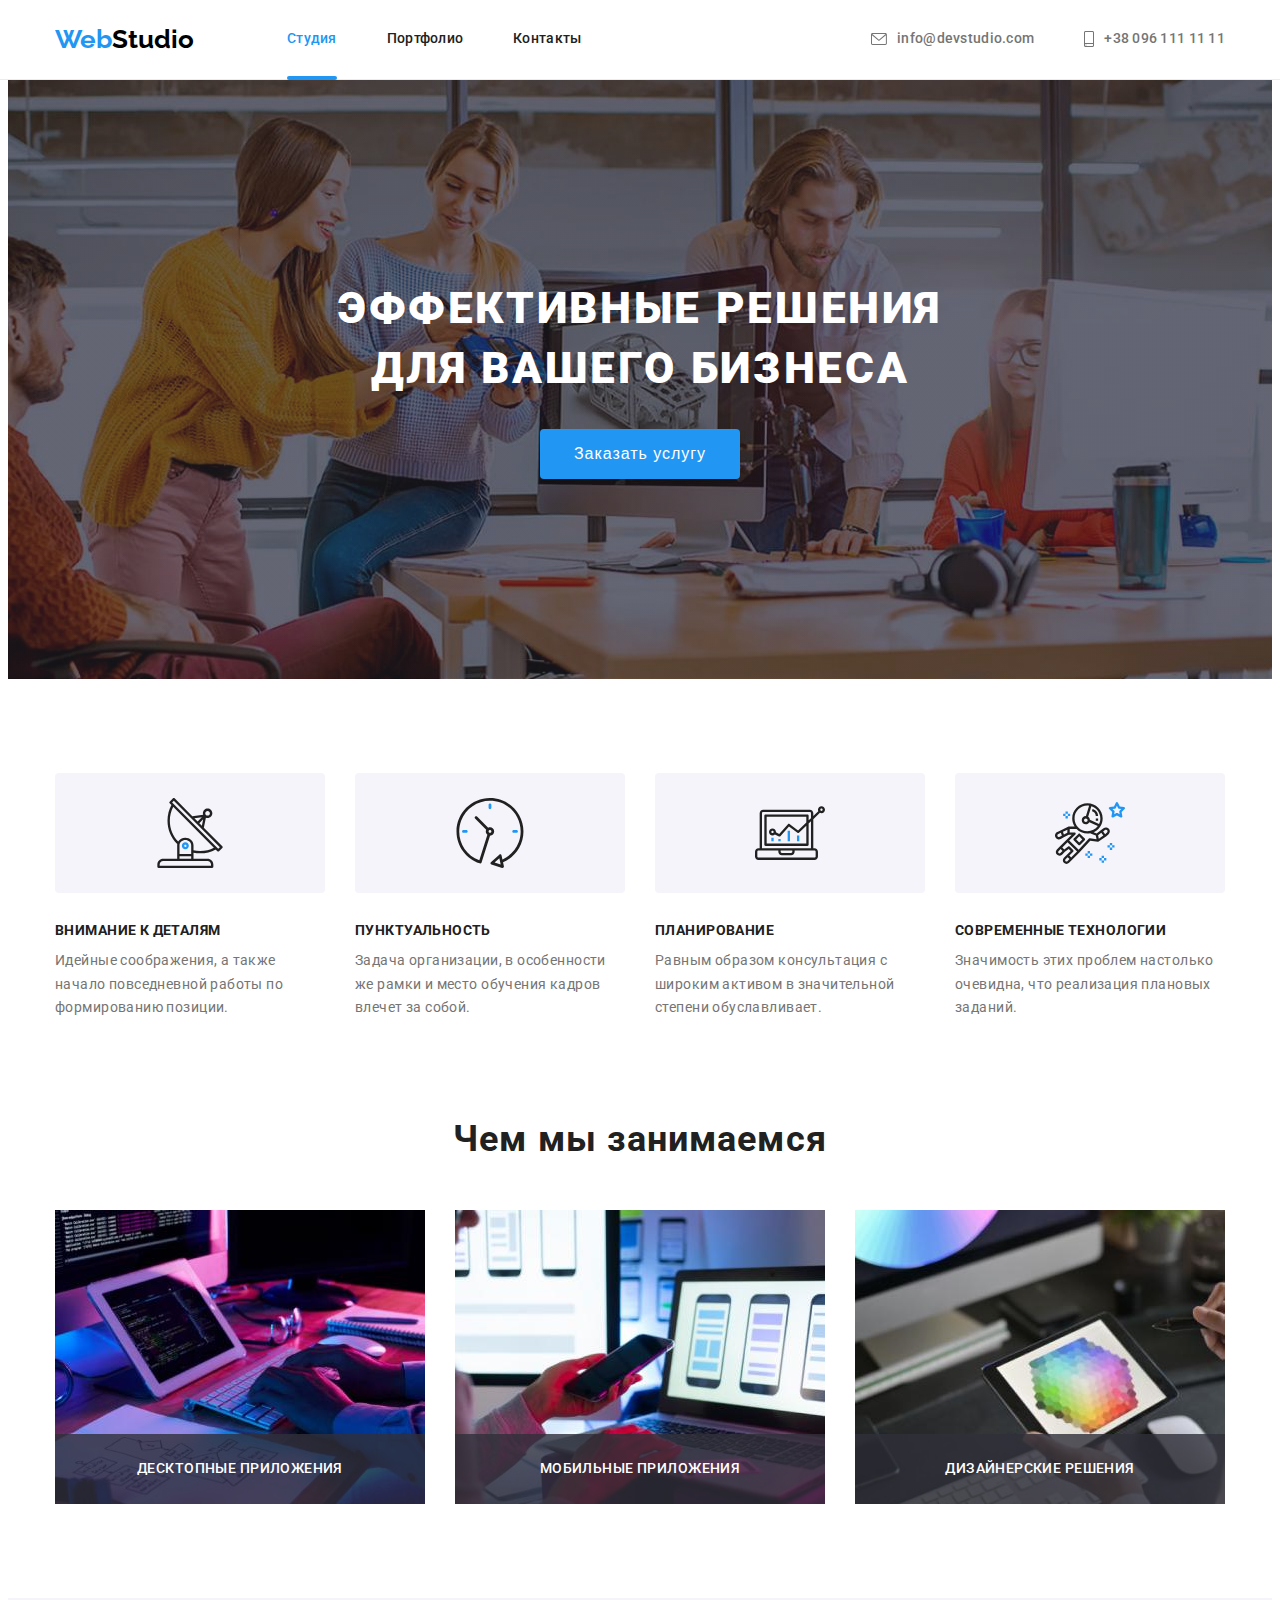
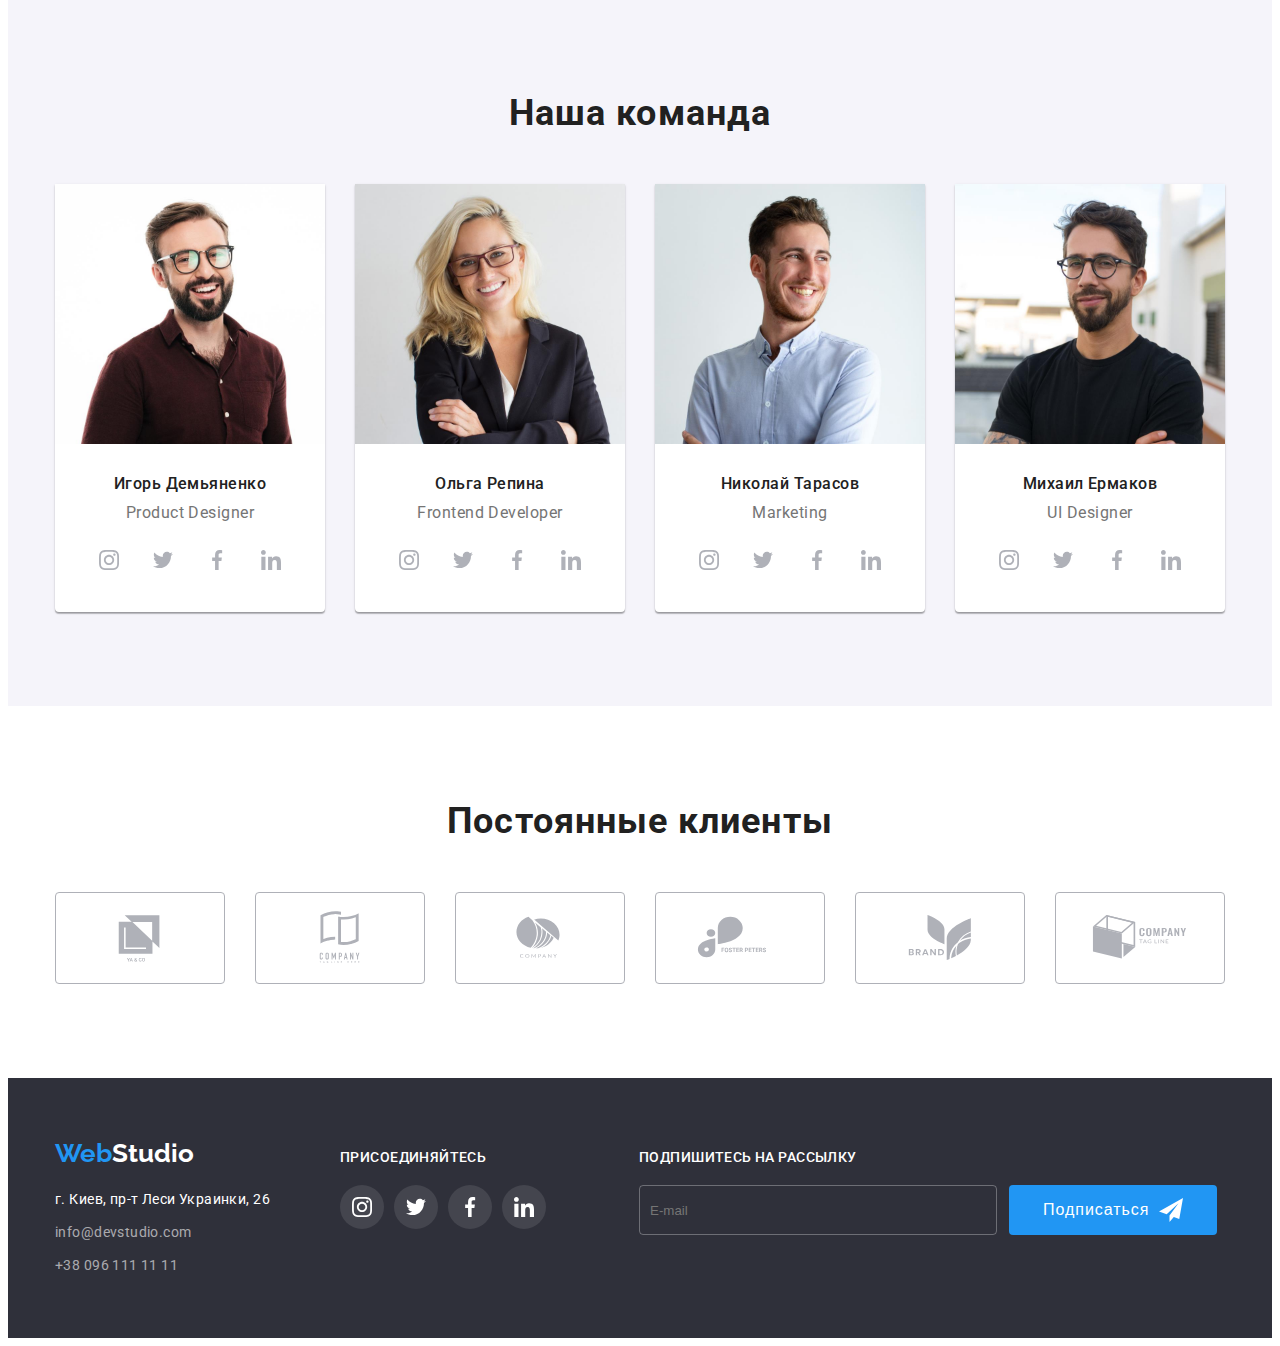
==== commit c431fea0: "update" ====
--- a/index.html
+++ b/index.html
@@ -481,23 +481,45 @@
                   <use href="./images/sprites.svg#icon-close"></use>
                 </svg>
         </button>
-        <form class="modal-form">
+        <form action="#" class="modal-form">
           <p class="modal-form-head">Оставьте свои данные, мы вам перезвоним</p>
           <label class="modal-form-field" for="">Имя
-            <input type="text" class="modal-form-input" name="user-name">
+            <span class="modal-form-wrapper">
+              <input type="text" class="modal-form-input" name="user-name">
+              <svg class="modal-form-icon" width="18px" height="18px">
+                  <use href="./images/sprites.svg#icon-person-form"></use>
+                </svg>
+            </span>
+            
           </label>
-
-           <label class="modal-form-field" for="">Телефон
-            <input type="text" class="modal-form-input" name="user-tel">
+            <label class="modal-form-field" for="">Телефон
+              <span class="modal-form-wrapper">
+                <input type="text" class="modal-form-input" name="user-tel">
+              <svg class="modal-form-icon" width="18px" height="18px">
+                  <use href="./images/sprites.svg#icon-phone-form"></use>
+                </svg>
+              </span>
+              
+            </label>
+            <label class="modal-form-field" for="">E-mail
+              <span class="modal-form-wrapper">
+                <input type="text" class="modal-form-input" name="user-e-mail" >
+              <svg class="modal-form-icon" width="18px" height="18px">
+                  <use href="./images/sprites.svg#icon-email-form"></use>
+                </svg>
+              </span>
+              
+            </label>
+          <label class="modal-form-field">Комментарий
+            <textarea class="modal-form-message" name="user-massage" placeholder="Введите текст"></textarea>
           </label>
-
-           <label class="modal-form-field" for="">E-mail
-            <input type="text" class="modal-form-input" name="uder-e-mail">
-          </label>
-          <label class="modal-form-field">Комментарий
-            <textarea class="modal-form-message" name="user-massage"></textarea>
-          </label>
-          <button type="button" class="modal-form-btn">Отправить</button>
+          <input type="checkbox" id="accept-policy" class="modal-form-checkbox visually-hidden">
+          <!-- <span><svg class="modal-form-icon-check" width="16px" height="15px">
+                  <use href="./images/sprites.svg#icon-check"></use>
+                </svg>
+              </span> -->
+          <label for="accept-policy" class="modal-form-checkbox-label">Соглашаюсь с рассылкой и принимаю&nbsp;<a href="#">Условия договора</a></label>
+          <button type="button" class="modal-form-btn" type="submit">Отправить</button>
         </form>
       </div>
     </div>
--- a/css/styles.css
+++ b/css/styles.css
@@ -38,6 +38,20 @@
 	padding-left: 15px;
 	padding-right: 15px;
 	margin: 0 auto;
+}
+
+.visually-hidden {
+	position: absolute;
+	white-space: nowrap;
+	width: 1px;
+	height: 1px;
+	border: 0;
+	padding: 0;
+	overflow: hidden;
+	border: 0;
+	clip: rect(0 0 0 0);
+	clip-path: inset(50%);
+	margin: -1px;
 }
 
 .list {
@@ -617,6 +631,7 @@
 	padding: 10px;
 	width: 100%;
 	width: 358px;
+	height: 50px;
 	border: 1px solid rgba(255, 255, 255, 0.3);
 	border-radius: 4px;
 	background-color: inherit;
@@ -819,27 +834,129 @@
 }
 .modal-form-head {
 	text-align: center;
-	margin-bottom: 40px;
-}
+	margin-bottom: 10px;
+	font-style: normal;
+	font-weight: 500;
+	font-size: 20px;
+	line-height: 23px;
+	text-align: center;
+	letter-spacing: 0.03em;
+	color: #212121;
+}
+
+.modal-form-wrapper {
+	position: relative;
+	margin-top: 4px;
+	display: block;
+}
+
 .modal-form-input {
 	width: 100%;
-	margin-top: 6px;
+
+	padding-left: 30px;
+	height: 40px;
 
 	border: 1px solid rgba(33, 33, 33, 0.2);
 	border-radius: 4px;
-}
+	transition: border-color 250ms cubic-bezier(0.4, 0, 0.2, 1);
+}
+
+.modal-form-input:focus {
+	outline: none;
+	border-color: var(--accent-color);
+}
+
+.modal-form-input:focus + .modal-form-icon {
+	fill: var(--accent-color);
+}
+
 .modal-form-field {
-	font-style: 14px;
+	font-style: normal;
 	font-weight: 400;
-	margin-bottom: 20px;
+	font-size: 12px;
+	line-height: 14px;
+	letter-spacing: 0.01em;
+	color: #757575;
+	margin-bottom: 10px;
 }
 .modal-form-message {
 	width: 100%;
+	height: 120px;
+	margin-top: 4px;
+	padding: 12px 16px;
 	border: 1px solid rgba(33, 33, 33, 0.2);
 	border-radius: 4px;
 	resize: none;
 	margin-top: 6px;
-}
+	transition: border-color 250ms cubic-bezier(0.4, 0, 0.2, 1);
+}
+
+.modal-form-message::placeholder {
+	font-style: normal;
+	font-weight: 400;
+	font-size: 14px;
+	line-height: 16px;
+	letter-spacing: 0.01em;
+	color: rgba(117, 117, 117, 0.5);
+}
+
+.modal-form-message:focus {
+	outline: none;
+	border-color: var(--accent-color);
+}
+
+.modal-form-icon {
+	display: block;
+	position: absolute;
+	top: 50%;
+	left: 12px;
+	transform: translateY(-50%);
+	transition: fill 250ms cubic-bezier(0.4, 0, 0.2, 1);
+}
+
 .modal-form-btn {
-	align-self: centre;
-}
+	align-self: center;
+	font-style: normal;
+	font-weight: 500;
+	font-size: 16px;
+	line-height: 1.87;
+	letter-spacing: 0.06em;
+	color: var(--header-color);
+	background-color: var(--accent-color);
+	border-radius: 4px;
+	width: 200px;
+	height: 50px;
+	border: 1px, var(--accent-color);
+	transition: color 250ms cubic-bezier(0.4, 0, 0.2, 1), background-color 250ms cubic-bezier(0.4, 0, 0.2, 1);
+	box-shadow: 0px 4px 4px rgba(0, 0, 0, 0.15);
+	cursor: pointer;
+}
+
+.modal-form-checkbox-label {
+	display: flex;
+	font-style: normal;
+	font-weight: 400;
+	font-size: 14px;
+	line-height: 24px;
+	letter-spacing: 0.03em;
+	color: #757575;
+	align-items: center;
+	justify-content: center;
+	margin-bottom: 30px;
+}
+
+.modal-form-checkbox-label::before {
+	content: "";
+	display: block;
+	width: 16px;
+	height: 15px;
+	border: 2px solid #303030;
+	cursor: pointer;
+	border-radius: 2px;
+	margin-right: 7px;
+}
+
+.modal-form-checkbox:checked + .modal-form-checkbox-label::before {
+	background-color: var(--accent-color);
+	background-image: url(../images/icon_check.svg);
+}
